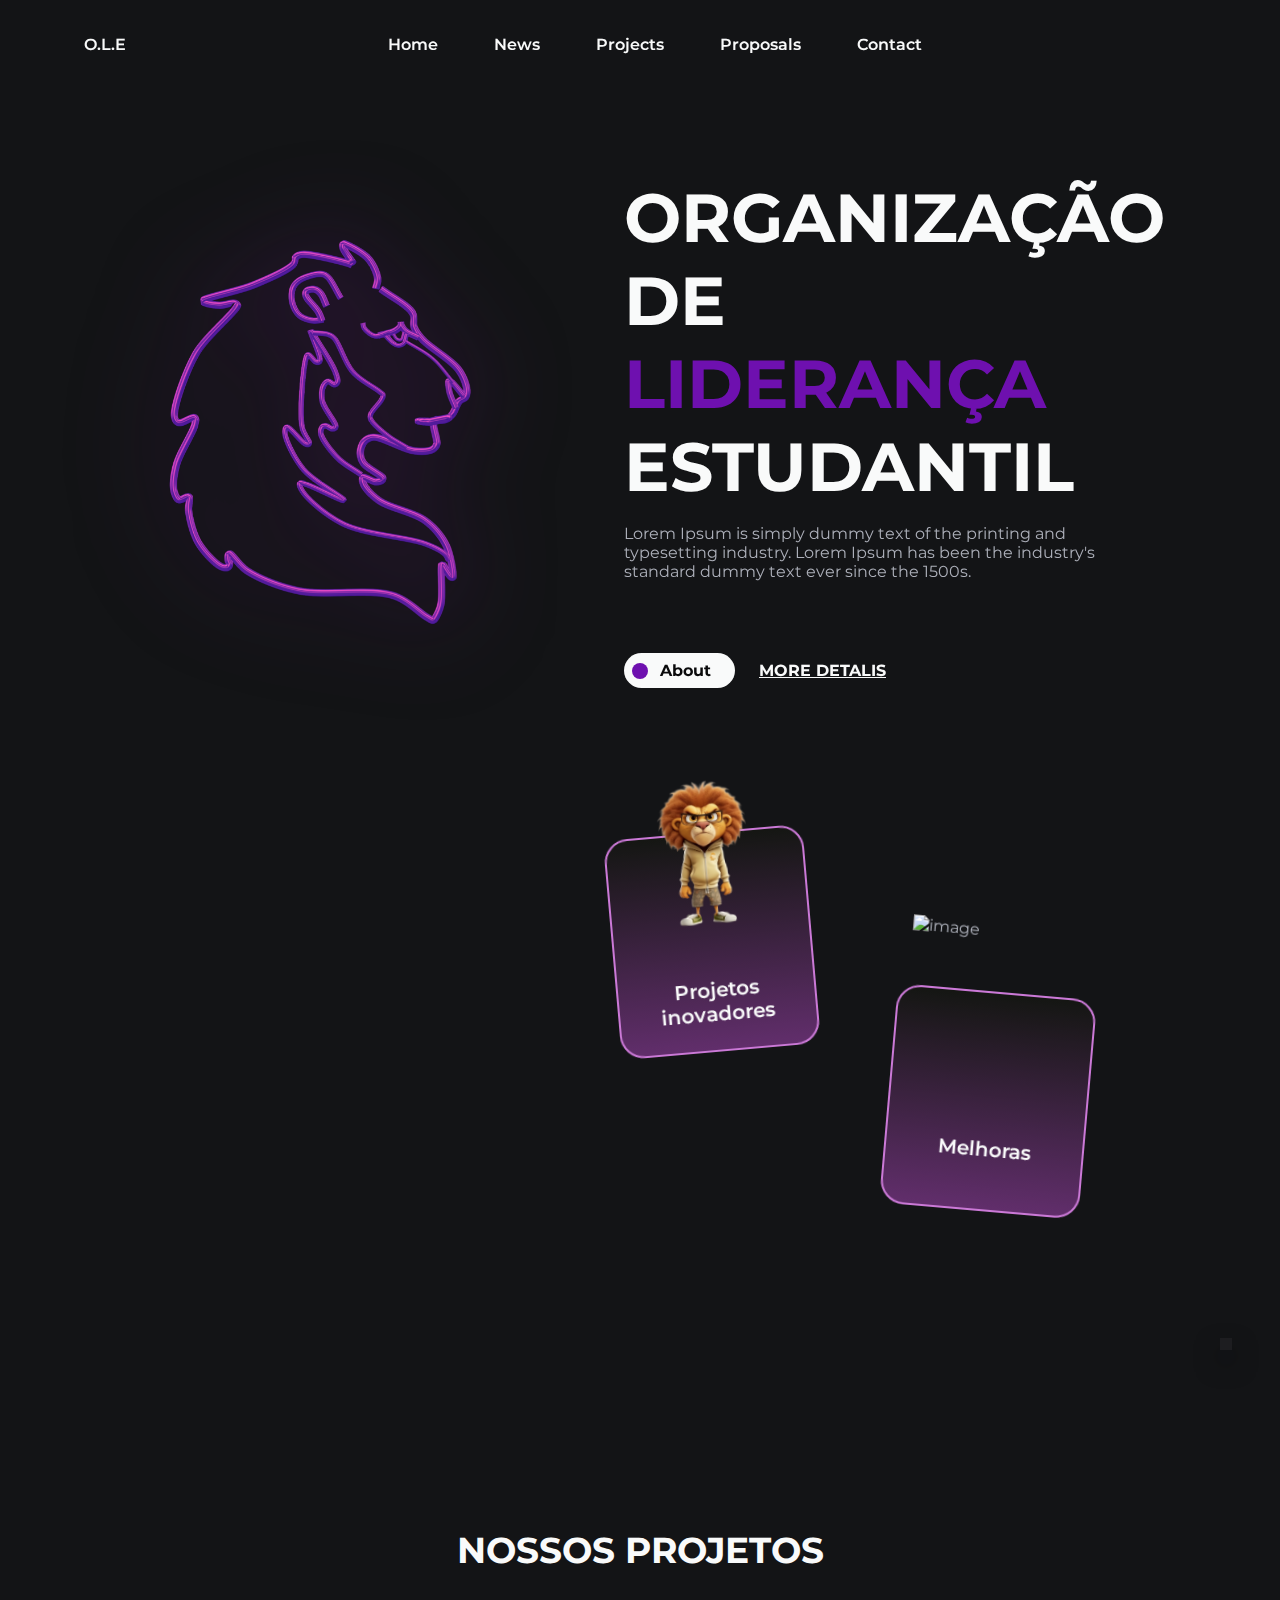
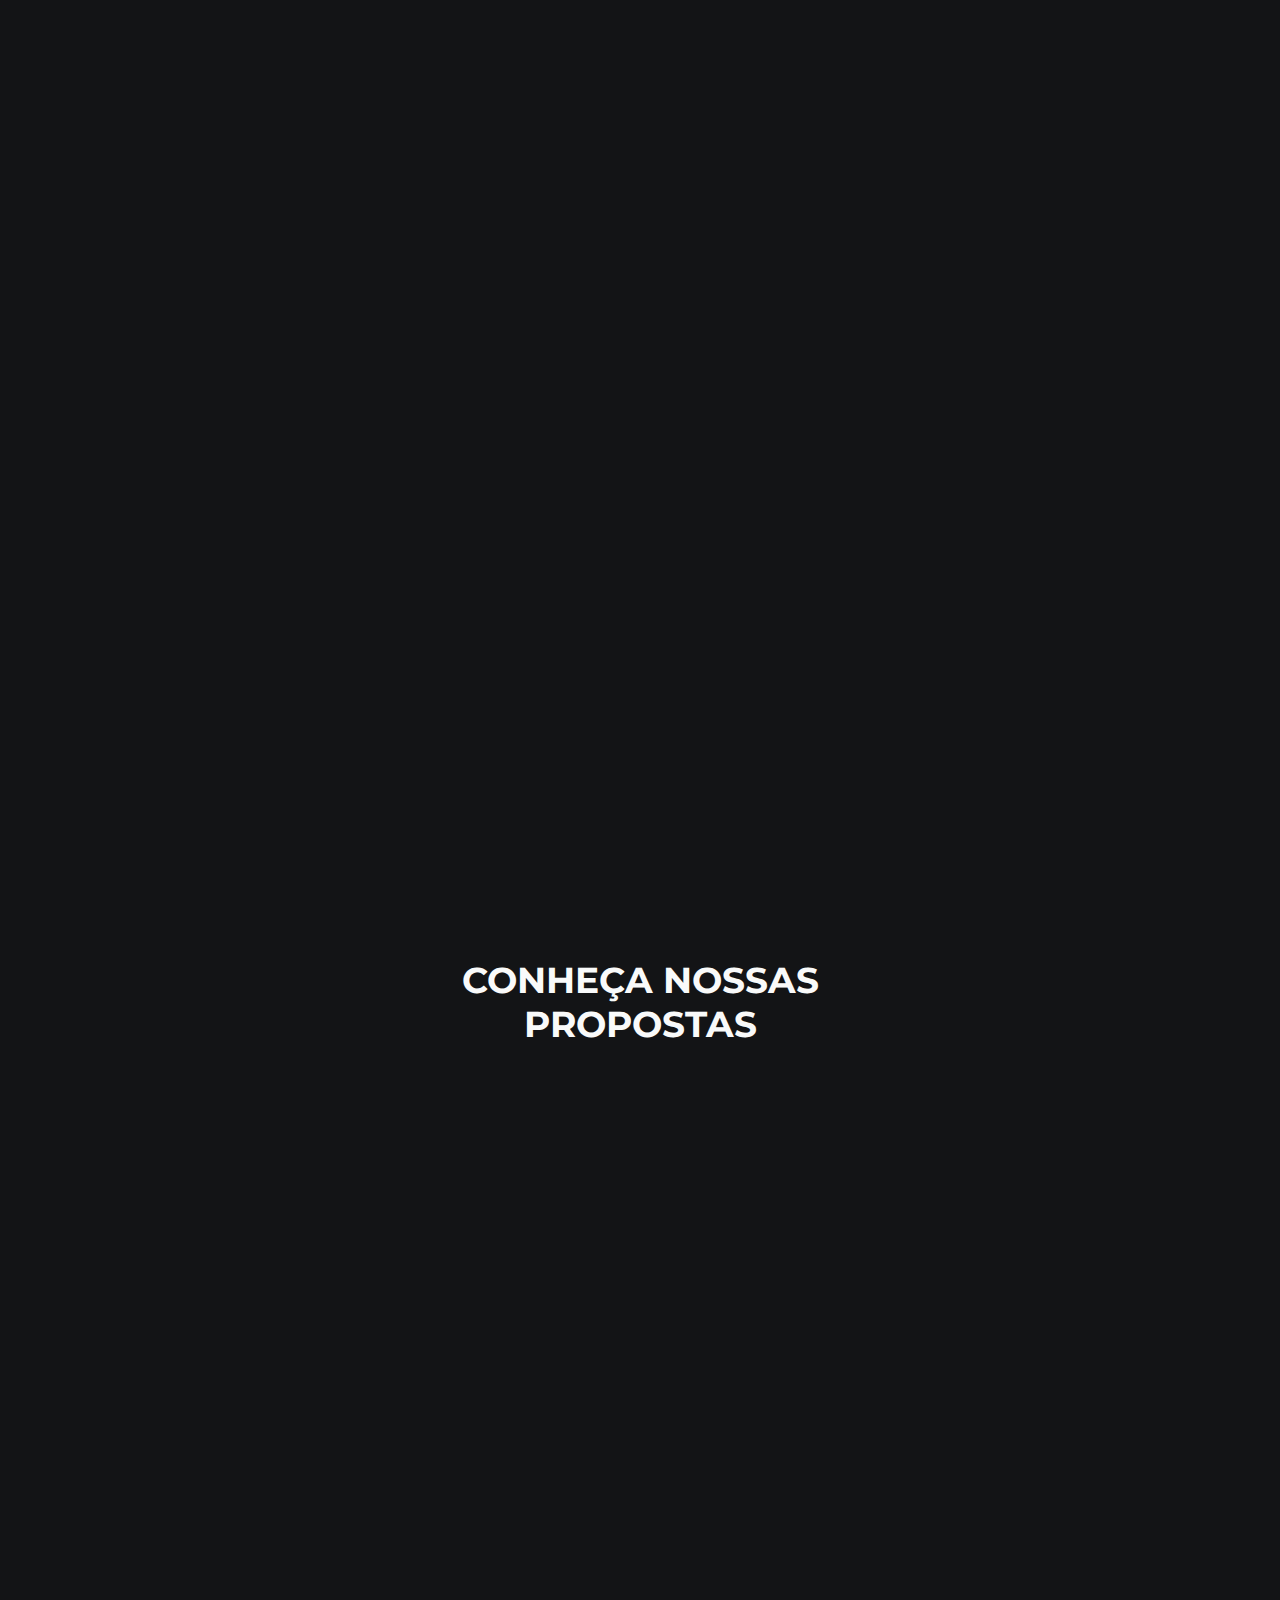
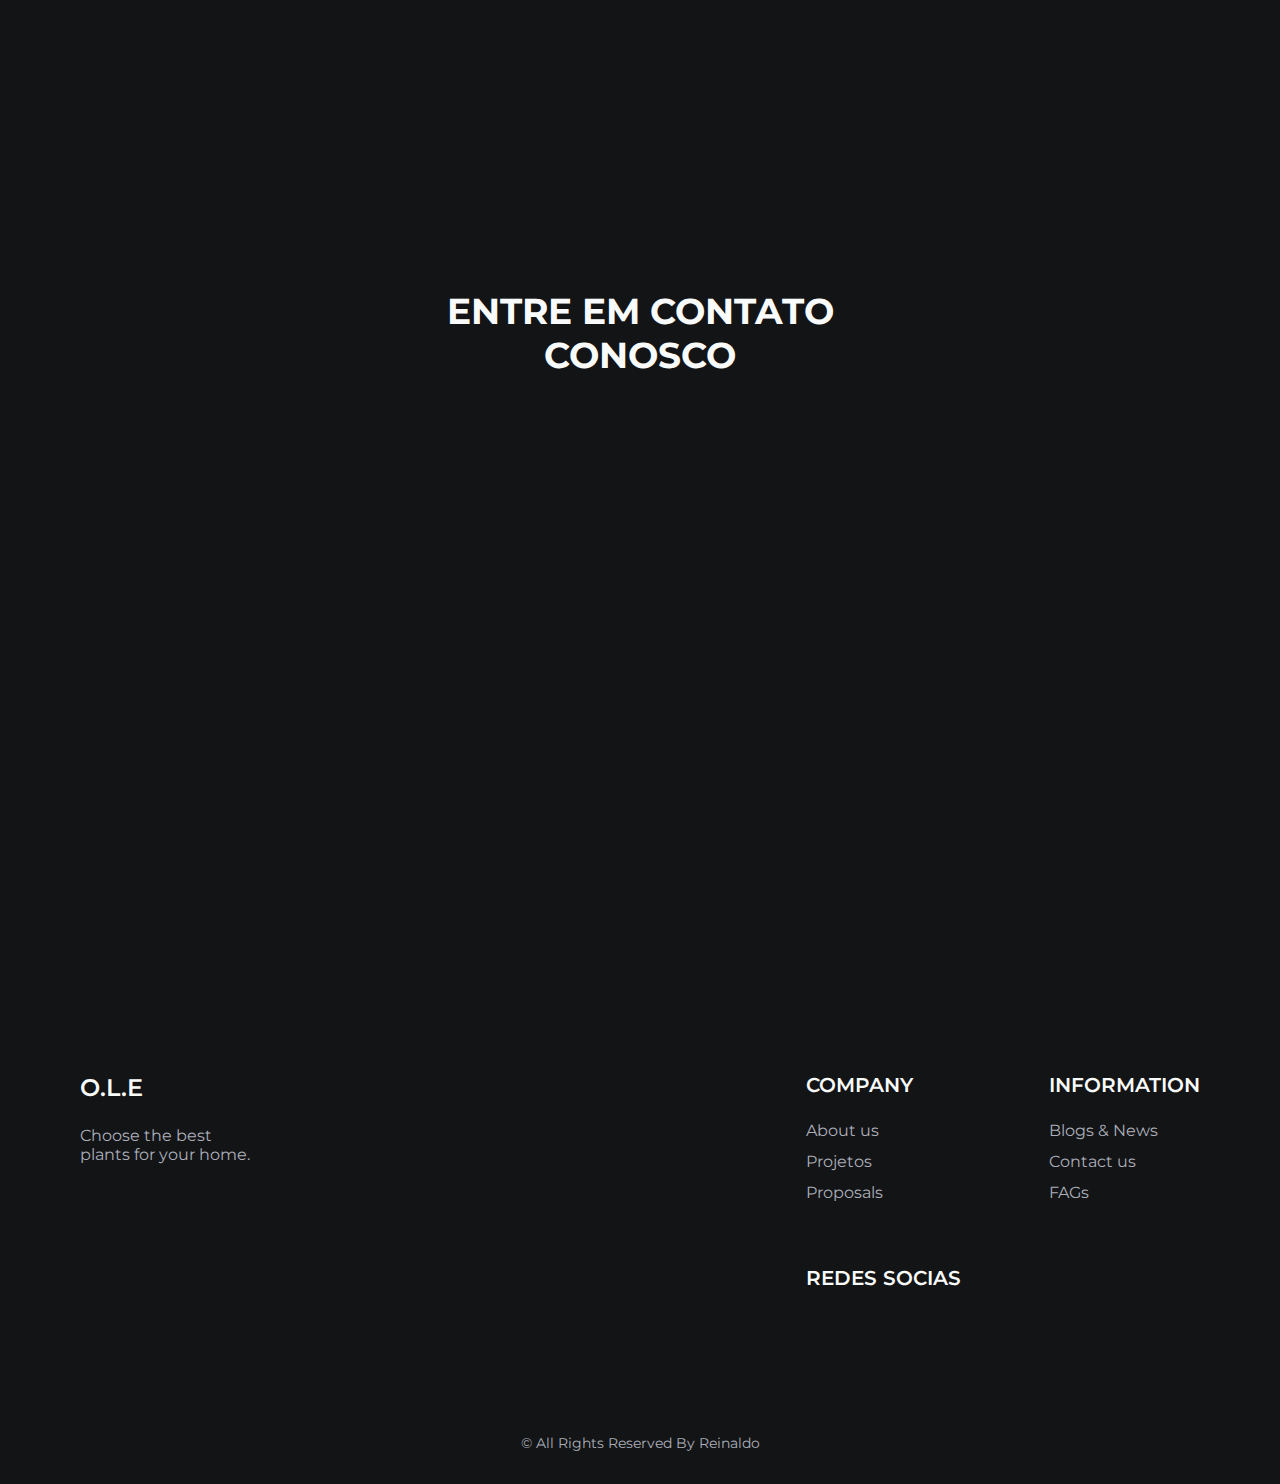
==== index.html @ 3dc7d62f "teste" ====
<!DOCTYPE html>
<html lang="en">
  <head>
    <meta charset="UTF-8" />
    <meta name="viewport" content="width=device-width, initial-scale=1.0" />

    <!--================== FAVICON ====================-->
    <link rel="shortcut icon" href="image/O.L.E logo.png" type="ipng" />

    <!--================== REMIXINCONS ===================-->
    <link
      rel="stylesheet"
      href="https://cdnjs.cloudflare.com/ajax/libs/remixicon/4.2.0/remixicon.min.css"
    />

    <!--================== REMIXINCONS ===================-->
    <link rel="stylesheet" href="css/style.css" />
    <title>O.L.E</title>
  </head>
  <body>
    <!--================== HEADER ====================-->
    <header class="header" id="header">
      <nav class="nav container">
        <a href="" class="nav__logo">
          <i class="ri-ole-line"></i>
          O.L.E
        </a>

        <div class="nav__menu" id="nav-menu">
          <ul class="nav__list">
            <li class="nav__item">
              <a href="#home" class="nav__link">Home</a>
            </li>

            <li class="nav__item">
              <a href="#news" class="nav__link">News</a>
            </li>

            <li class="nav__item">
              <a href="#projects" class="nav__link">Projects</a>
            </li>

            <li class="nav__item">
              <a href="#proposals" class="nav__link">Proposals</a>
            </li>

            <li class="nav__item">
              <a href="#contact" class="nav__link">Contact</a>
            </li>
          </ul>

          <!--Close Button-->
          <div class="nav__close" id="nav-close">
            <i class="ri-close-line"></i>
          </div>
        </div>

        <div class="nav__actions">
          <i class="ri-instagram-line"></i>
          <i class="ri-tiktok-line"></i>

          <!--Toggle button-->
          <div class="nav__toggle" id="nav-toggle">
            <i class="ri-menu-line"></i>
          </div>
        </div>
      </nav>
    </header>

    <!--================== MAIN ====================-->

    <main class="main">
      <!--================== HOME ====================-->
      <section class="home section" id="home">
        <div class="home__container container grid">
          <img src="image/p3.png" alt="image" class="home__img" />

          <div class="home__data">
            <h1 class="home__title">
              ORGANIZAÇÃO DE <br />
              <span>LIDERANÇA</span>
              ESTUDANTIL <br />
            </h1>

            <p class="home__description">
              Lorem Ipsum is simply dummy text of the printing and typesetting
              industry. Lorem Ipsum has been the industry's standard dummy text
              ever since the 1500s.
            </p>

            <div class="home__buttons">
              <a href="#news" class="button">
                <span>
                  <i class="ri-arrow-right-line"></i>
                </span>
                About
              </a>

              <a href="#news" class="button__link">MORE DETALIS</a>
            </div>
          </div>
        </div>
      </section>

      <!--================== NEWS ====================-->

      <section class="new section" id="news">
        <div class="new__container container grid">
          <div class="new__data">
            <h2 class="section__title">
              O.L.E APRESENTA <br />
              ALGUMAS IDEIAS
            </h2>

            <p class="new__description">
              Lorem Ipsum é simplesmente uma simulação de texto da indústria
              tipográfica e de impressos, e vem sendo utilizado desde o século
              XVI, quando um impressor desconhecido pegou uma bandeja de tipos e
              os embaralhou para fazer um livro de modelos de tipos. Lorem Ipsum
              sobreviveu não só a cinco séculos, como também ao salto para a
              editoração eletrônica,
            </p>
          </div>

          <div class="new__content grid">
            <article class="new__card">
              <img src="image/p1.png" alt="image" class="new__img" />
              <h2 class="new__title">Projetos inovadores</h2>
            </article>

            <article class="new__card">
              <img src="image/p2.png" alt="image" class="new__img" />
              <h2 class="new__title">Melhoras</h2>
            </article>

            <article class="new__card">
              <img src="image/Estamos (1).png" alt="image" class="new__img" />
              <h2 class="new__title">Diversão</h2>
            </article>
          </div>
        </div>
      </section>

      <!--================== PROJECTS ====================-->

      <section class="project section" id="projects">
        <h2 class="section__title">NOSSOS PROJETOS</h2>

        <div class="project__container container grid">
          <article class="project__card">
            <img src="image/interclasse.png" alt="image" class="project__img" />

            <h3 class="project__title">
              INTERCLASES <br />
              DIVERSOS
            </h3>
            <span class="project__status">Em Andamnto</span>

            <button class="project__button">
              <i class="ri-stack-line"></i>
            </button>
          </article>

          <article class="project__card">
            <img src="image/evento.png" alt="image" class="project__img" />

            <h3 class="project__title">
              EVENTOS <br />
              BENEFICIENTE
            </h3>
            <span class="project__status">A Começar</span>

            <button class="project__button">
              <i class="ri-stack-line"></i>
            </button>
          </article>

          <article class="project__card">
            <img src="image/carta 2.png" alt="image" class="project__img" />

            <h3 class="project__title">
              MURAL DE MENSAGENS <br />
              POSITVAS
            </h3>
            <span class="project__status">A Começar</span>

            <button class="project__button">
              <i class="ri-stack-line"></i>
            </button>
          </article>
          <article class="project__card">
            <img src="image/parceria.png" alt="image" class="project__img" />

            <h3 class="project__title">
              PARCERIA COM A CORDENADORIA <br />
              DE JUVENTUDE DE BARUERI
            </h3>
            <span class="project__status">Em Andamento</span>

            <button class="project__button">
              <i class="ri-stack-line"></i>
            </button>
          </article>
          <article class="project__card">
            <img
              src="image/correio elegante.png"
              alt="image"
              class="project__img"
            />

            <h3 class="project__title">
              CORREIO <br />
              ELEGANTE
            </h3>
            <span class="project__status">Em Breve</span>

            <button class="project__button">
              <i class="ri-stack-line"></i>
            </button>
          </article>
        </div>
      </section>

      <!--================== PROPOSALS ====================-->
      <secton class="proposals section" id="proposals">
        <h2 class="section__title">
          <br />
          CONHEÇA NOSSAS <br />
          PROPOSTAS
        </h2>

        <div class="proposals__container container grid">
          <img src="image/p3.png" alt="image" class="proposals__img" />

          <ul class="proposals__list">
            <li class="proposals__item">
              <i class="ri-checkbox-fill"></i>
              <p>Organização e transparência</p>
            </li>
            <li class="proposals__item">
              <i class="ri-checkbox-fill"></i>
              <p>Mural de finanças</p>
            </li>
            <li class="proposals__item">
              <i class="ri-checkbox-fill"></i>
              <p>Interclasse</p>
            </li>
            <li class="proposals__item">
              <i class="ri-checkbox-fill"></i>
              <p>Ouvidoria estudantil</p>
            </li>
            <li class="proposals__item">
              <i class="ri-checkbox-fill"></i>
              <p>Grupo com representantes</p>
            </li>
            <li class="proposals__item">
              <i class="ri-checkbox-fill"></i>
              <p>Reunião com representante a cada 2 meses</p>
            </li>
            <li class="proposals__item">
              <i class="ri-checkbox-fill"></i>
              <p>Atualização em mural de classe</p>
            </li>
            <li class="proposals__item">
              <i class="ri-checkbox-fill"></i>
              <p>Site com anúncio e informações</p>
            </li>
            <li class="proposals__item">
              <i class="ri-checkbox-fill"></i>
              <p>show de talentos</p>
            </li>
            <li class="proposals__item">
              <i class="ri-checkbox-fill"></i>
              <p>Pedágio beneficente</p>
            </li>
            <li class="proposals__item">
              <i class="ri-checkbox-fill"></i>
              <p>Exposição das artes dos alunos</p>
            </li>
            <li class="proposals__item">
              <i class="ri-checkbox-fill"></i>
              <p>Correio elegante via intagram</p>
            </li>
            <li class="proposals__item">
              <i class="ri-checkbox-fill"></i>
              <p>Correio elegante na escola</p>
            </li>
            <li class="proposals__item">
              <i class="ri-checkbox-fill"></i>
              <p>Saída pedagógica</p>
            </li>
            <li class="proposals__item">
              <i class="ri-checkbox-fill"></i>
              <p>
                Pareceria com a coordenadoria de juventude de Barueri
                possibilitando apoio do poder público pra realizar
                nossas propostas
              </p>
            </li>
          </ul>
        </div>
      </secton>

      <!--================== CONTACT ====================-->
      <section class="contact section" id="contact">
        <h2 class="section__title">
          ENTRE EM CONTATO <br />
          CONOSCO
        </h2>

        <div class="contact__container container grid">
          <img src="image/contato.png" alt="image" class="contact__img" />

          <div class="contact__content">
            <div>
              <h3 class="contact__title">Formas de Contato</h3>

              <div class="contact__social">
                <a href="" target="_blank">
                  <i class="ri-whatsapp-fill"></i>
                </a>
                <a href="" target="_blank">
                  <i class="ri-mail-fill"></i>
                </a>
                <a href="" target="_blank">
                  <i class="ri-instagram-fill"></i>
                </a>
              </div>
            </div>

            <div>
              <h3 class="contact__title">Call us at the numbers</h3>

              <address class="contact__info">
                000000000 <br />
                111111111
              </address>
            </div>

            <div>
              <h3 class="contact__title">Find us here</h3>

              <address class="contact__info">
                Itb brasilio flores de azevedo <br />
                por ai
              </address>
            </div>
          </div>
        </div>
      </section>
    </main>

    <!--================== FOOTER ====================-->

    <footer class="footer">
      <div class="footer__container container grid">
        <div>
          <a href="" class="footer__logo"> O.L.E </a>

          <p class="foote__description">
            Choose the best <br />
            plants for your home.
          </p>
        </div>

        <div class="footer__content grid">
          <div>
            <h3 class="footer__title">COMPANY</h3>

            <ul class="footer__links">
              <li>
                <a href="" class="footer__link"> About us </a>
              </li>
              <li>
                <a href="" class="footer__link"> Projetos </a>
              </li>
              <li>
                <a href="" class="footer__link"> Proposals </a>
              </li>
            </ul>
          </div>

          <div>
            <h3 class="footer__title">INFORMATION</h3>

            <ul class="footer__links">
              <li>
                <a href="" class="footer__link"> Blogs & News </a>
              </li>
              <li>
                <a href="" class="footer__link"> Contact us </a>
              </li>
              <li>
                <a href="" class="footer__link"> FAGs </a>
              </li>
            </ul>
          </div>

          <div>
            <h3 class="footer__title">REDES SOCIAS</h3>

            <div class="footer__social">
              <a href="" target="_blank" class="footer__social-link">
                <i class="ri-instagram-fill"></i>
              </a>
              <a href="" target="_blank" class="footer__social-link">
                <i class="ri-twitter-x-fill"></i>
              </a>
              <a href="" target="_blank" class="footer__social-link">
                <i class="ri-tiktok-fill"></i>
              </a>
            </div>
          </div>
        </div>
      </div>

      <span class="footer__copy"> &#169; All Rights Reserved By Reinaldo </span>
    </footer>

    <!--================== SCROLL UP ====================-->

    <a href="#" class="scrollup" id="scroll-up">
      <i class="ri-arrow-up-line"></i>
    </a>

    <!--================== SCROLLREVEAL ====================-->

    <script src="js/scrollreveal.min.js"></script>

    <!--================== MAIN JS ====================-->
    <script src="js/main.js"></script>
  </body>
</html>
---- css/style.css ----
@import url('https://fonts.googleapis.com/css2?family=Montserrat:ital,wght@0,100..900;1,100..900&display=swap');

/*================== VARIABLES CSS ====================*/
:root
{
    --header-heigt: 3.5rem;

    /*========= COLORS ===========*/
    /*Color mode HSL(hue, saturation, lightness)*/

    --first-color: #6e10af;
    --first-color-alt: hsl(93, 50%, 48%);
    --first-color-light: hsl(292, 54%, 66%);
    --title-color: hsl(228, 8%, 98%);
    --text-color: hsl(228, 8%, 70%);
    --white-color: hsl(228, 8%, 98%);
    --black-color: hsl(228, 6%, 4%);
    --body-color: hsl(228, 6%, 8%);
    --container-color: hsl(228, 6%, 12%);
    --shadow-img: 0 0 48px #4e1363;
    --gradient-card: linear-gradient(180deg, hsl(93, 8%, 8%), hsl(290, 40%, 30%));

    /*========= FONT AND TYPOGRAPHY ===========*/
    /*.5rem = 8px | 1rem = 16px ...*/

    --body-font: "Montserrat", sans-serif;
    --biggest-font-size: 2.25rem;
    --h1-font-size: 1.5rem;
    --h2-font-size: 1.25rem;
    --h3-font-siz: 1rem;
    --normal-font-size: .938rem;
    --small-font-size: .813rem;

    /*========= FONT WEIGHT ===========*/

    --font-regular: 400;
    --font-semi-bold: 600;
    --font-bold: 700;

    /*========= Z INDEX ===========*/

    --z-tooltip: 10;
    --z-fiexd: 100;
}

/*================= RESPONSIVE TYPOGRAPHY ====================*/
@media screen and (min-width: 1150px) {
    :root
    {
        --biggest-font-size: 4.25rem;
        --h1-font-size: 2.25rem;
        --h2-font-size: 1.5rem;
        --h3-font-siz: 1.25rem;
        --normal-font-size: 1rem;
        --small-font-size: .875rem;
    }
}

/*================= BASE ====================*/
*
{
    box-sizing: border-box;
    padding: 0;
    margin: 0;
}

html
{
    scroll-behavior: smooth;
}

body
{
    font-family: var(--body-font);
    font-size: var(--normal-font-size);
    background-color: var(--body-color);
    color: var(--text-color);
}

h1, h2, h3, h4
{
    color: var(--title-color);
    font-weight: var(--font-semi-bold);
}

ul
{
    list-style: none;
}

a
{
    text-decoration: none;
}

img
{
    display: block;
    max-width: 100%;
    height: auto;
}

/*================= REUSABLE CSS CLASSES ====================*/
.container
{
    max-width: 1120px;
    margin-inline: 1.5rem;
}

.grid
{
    display: grid;
    gap: 1.5rem;
}

.section
{
    padding-block: 5rem 1rem;
}

.section__title
{
    font-size: var(--h1-font-size);
    font-weight: var(--font-bold);
    text-align: center;
    margin-bottom: 1rem;
}

.main
{
    overflow: hidden;
}

/*================= HEADER & NAV ====================*/

.header
{
    position: fixed;
    width: 100%;
    top: 0;
    left: 0;
    background-color: transparent;
    z-index: var(--z-fiexd);
}

.nav
{
    position: relative;
    height: var(--header-heigt);
    display: flex;
    justify-content: space-between;
    align-items: center;
}

.nav__logo,
.nav__close,
.nav__toggle,
.nav__actions
{
    display: flex;
    color: var(--title-color);
    cursor: pointer;
}

.nav__logo
{
    font-weight: var(--font-semi-bold);
    column-gap: .25rem;
    align-items: center;
}

.nac__logo i
{
    color: var(--first-color);
    font-size: 1.25rem;
    font-weight: initial;
}


/* Navigation for mible devices */
@media screen and (max-width: 1150px){
    .nav__menu
    {
        position: fixed;
        top: 0;
        right: -100%;
        background-color: hsl(228, 24%, 6%, .2);
        backdrop-filter: blur(16px);
        -webkit-backdrop-filter: blur(16px);
        width: 80%;
        height: 100%;
        padding: 5rem 3rem 0;
        transition: right .4s; 
    }
}

.nav__list
{
    display: flex;
    flex-direction: column;
    row-gap: 2rem;
}

.nav__link
{
    color: var(--title-color);
    font-weight: var(--font-semi-bold);
    transition: color .4s;
}

.nav__link:hover{
    color: var(--first-color);
}

.nav__close
{
    position: absolute;
    top: 1.15rem;
    right: 1.5rem;
    font-size: 1.25rem;
}
/* Show menu */

.show-menu
{
    right: 0;
}

/* Add blur header */

.blur-header::after
{
    content: '';
    position: absolute;
    width: 1000%;
    height: 100%;
    background-color: hsla(228, 6%, .2);
    backdrop-filter: blur(16px);
    -webkit-backdrop-filter: blur(16px);
    top: 0;
    left: 0;
    z-index: -1;
}

/* Active link*/

.active-link
{
    color: var(--first-color);
}

/*================= HOME ====================*/

.home__container
{
    padding-top: 2.5rem;
    row-gap: 2rem;
}

.home__img
{
    width: 270px;
    filter: drop-shadow(var(--shadow-img));
    justify-self: center;
}

.home__data
{
    text-align: center;
}

.home__title
{
    font-size: var(--biggest-font-size);
    font-weight: var(--font-bold);
    margin-bottom: 1rem;
}

.home__title span{
    color: var(--first-color);
}

.home__description
{
    margin-bottom: 3rem;
}

.home__buttons
{
    display: flex;
    justify-content: center;
    align-items: center;
    column-gap: .5rem;
}

/*================= BUTTON ====================*/
.button
{
    background-color: var(--white-color);
    color: var(--black-color);
    font-weight: var(--font-bold);
    padding: .5rem 1.5rem .5rem .5rem;
    border-radius: 4rem;
    display: inline-flex;
    align-items: center;
    column-gap: .75rem;
}

.button span
{
    background-color: var(--first-color);
    padding: .5rem;
    font-size: 1.25rem;
    border-radius: 50%;
    display: grid;
    place-items: center;
}

.button:hover span
{
    transform: translate(.15rem) rotate(-30deg);
}

.button__link
{
    color: var(--white-color);
    font-weight: var(--font-bold);
    text-decoration: underline;
    transform: color .4s;
}

.button__link:hover
{
    color: var(--first-color);
}

/*================= NEWS ====================*/
.new__data
{
    text-align: center;
}

.new__container
{
    row-gap: 7.5rem;
}

.new__content
{
    row-gap: 6rem;
}

.new__card
{
    position: relative;
    width: 200px;
    background: var(--gradient-card);
    padding: 9rem .75rem 1.5rem .75rem;
    border: 2px solid var(--first-color-light);
    border-radius: 1.5rem;
}

.new__img
{
    position: absolute;
    top: -4.5rem;
    left: 0;
    right: 0;
    width: 180px;
    margin: 0 auto;
    transition: transform .4s;
}

.new__title
{
    font-size: var(--h2-font-size);
    text-align: center;
}

.new__card:nth-child(odd)
{
    rotate: -5deg;
}

.new__card:nth-child(even)
{
    justify-self: flex-end;
    rotate: 5deg;
}

.new__card:hover .new__img
{
    transform: translateY(-.5rem);
}


/*================= PROJECTS ====================*/
.project__container
{
    padding-top: 6.5rem;
    grid-template-columns: repeat(2, 1fr);
    gap: 6rem 1.5rem;
}

.project__card
{
    position: relative;
    background: var(--gradient-card);
    padding: 5.75rem .75rem 1.25rem .75rem;
    border: 2px solid var(--first-color-light);
    border-radius: 1rem;
}

.project__img
{
    position: absolute;
    top: -4.5rem;
    left: 0;
    right: 0;
    width: 130px;
    margin: 0 auto;
    transition: transform .4s;
}

.project__title
{
    font-size: var(--small-font-size);
    font-weight: var(--font-semi-bold1);
    margin-bottom: .5rem;
}

.project__status
{
    color: var(--title-color);
    font-weight: var(--font-semi-bold);
}

.project__button
{
    position: absolute;
    right: .75rem;
    bottom: .75rem;
    outline: none;
    border: none;
    background-color: var(--white-color);
    padding: 6px;
    border-radius: 50%;
    font-size: 1.25rem;
    display: grid;
    cursor: pointer;
}

.project__card:hover .project__img
{
    transform: translateY(-.5rem);
}
/*================= PROPOSALS ====================*/
.proposals__container
{
    padding-top: 2rem;
    row-gap: 2rem;
}

.proposals__img
{
    width: 270px;
    filter: drop-shadow(var(--shadow-img));
    justify-self: center;
}

.proposals__list
{
    display: grid;
    row-gap: 1em;
}

.proposals__item
{
    display: flex;
    column-gap: .5rem;
    align-items: flex-start;
}

.proposals__item i
{
    font-size: 1.5rem;
    color: var(--first-color);
}

/*================= CONTACT ====================*/
.contact__container
{
    padding-top: 0;
    row-gap: 2rem;
}

.contact__img
{
    width: 270px;
    filter: drop-shadow(var(--shadow-img));
    justify-self: center;
}

.contact__content
{
    display: grid;
    row-gap: 2rem;
    text-align: center;
}

.contact__title
{
    font-size: var(--h2-font-size);
    margin-bottom: .5rem;
}

.contact__social
{
    display: flex;
    justify-content: center;
    column-gap: .75rem;
}

.contact__social a
{
    color: var(--first-color);
    font-size: 1.5rem;
}

.contact__info
{
    font-style: normal;
}

/*================= FOOTER ====================*/

.footer
{
    padding-block: 4rem 2rem;
}

.footer__container
{
    row-gap: 4rem;
}

.footer__logo
{
    display: inline-flex;
    align-items: center;
    column-gap: .25rem;
    color: var(--title-color);
    font-size: var(--h2-font-size);
    font-weight: var(--font-semi-bold);
    margin-bottom: .75rem;
}

.footer__logo i
{
    color: var(--first-color);
    font-size: 1.5rem;
    font-weight: initial;
}

.footer__content
{
    grid-template-columns: repeat(2, max-content);
    gap: 4rem 3rem;
}

.footer__title
{
    font-size: var(--normal-font-size);
    margin-bottom: 1rem;
}

.footer__links
{
    display: grid;
    row-gap: .75rem;
}

.footer__link
{
    color: var(--text-color);
    transition: color .4s;
}

.footer__social
{
    display: flex;
    column-gap: .75rem;
}

.footer__social-link
{
    color: var(--text-color);
    font-size: 1.5rem;
    transition: color .4s;
}

.footer__copy
{
    display: block;
    margin-top: 6rem;
    text-align: center;
    font-size: var(--small-font-size);
}

/*================= SCROLL BAR ====================*/

::-webkit-scrollbar{
    width: .6rem;
    background-color: hsl(228, 4%, 14%);
}

::-webkit-scrollbar-thumb{
    background-color: hsl(228, 4%, 25%);
}

::-webkit-scrollbar-thumb:hover{
    background-color: hsl(228, 4%, 35%);
}

/*================== SCROLL UP ====================*/
.scrollup
{
    position: fixed;
    right: 1rem;
    bottom: -50%;
    background-color: var(--container-color);
    color: var(--title-color);
    box-shadow: 0 12px 24px hsla(228, 48%, 4%, .5);
    display: inline-flex;
    padding: 6px;
    font-size: 1.25rem;
    z-index: var(--z-tooltip);
    transition: bottom .4s, transfomr .4s;
}

.scrollup:hover
{
    transform: translateY(-.5rem);
}

/* Show Scroll Up*/

.show-scroll
{
    bottom: 3rem;
}

/*================= BREAKPOINTES ====================*/

/*For small devices*/

@media screen and (max-width: 320px){
    .container
    {
        margin-inline: 1rem;
    }

    .home__title
    {
        font-size: 2rem;
    }

    .home__buttons{
        flex-direction: column;
        row-gap: 1.5rem;
    }

    .project__container
    {
        grid-template-columns: 190px;
        justify-content: center;
    }

    .footer__content
    {
        grid-template-columns: max-content;
    }
}

/*For medium devices*/

@media screen and (max-width: 576px){
    .home__container,
    .new__container,
    .proposals__container
    {
        grid-template-columns: 400px;
        justify-content: center;
    }
    
    .project__container
    {
        grid-template-columns: repeat(2, 160px);
        justify-content: center;
    }

    .footer__content
    {
        grid-template-columns: repeat(3, max-content);
    }
}    

@media screen and (min-width: 768px){

    .nav__menu
    {
        width: 50%;
    }

    .new__content
    {
        grid-template-columns: repeat(2, 1fr);
        column-gap: 4rem;
    }

    .new__card:nth-child(even){
        transform: translateY(10rem);
    }

    .project__container
    {
        grid-template-columns: repeat(3, 160px);
        justify-content: center;
    }

    .footer__container
    {
        grid-template-columns: repeat(2, max-content);
        justify-content: space-between;
    }

}

/*For large devices*/

@media screen and (min-width: 1150px){
    .container
    {
        margin-inline: auto;
    }

    .section
    {
        padding-block: 7rem 2rem;
    }

    .section__title
    {
        margin-bottom: 1.5rem;
    }

    .nav
    {
        height:  calc(var(--header-heigt) + 2rem);
    }

    .nav__toggle,
    .nav__close
    {
        display: none;
    }

    .nav__logo i
    {
        font-size: 1.5rem;
    }

    .nav__menu
    {
        width: initial;
    }

    .nav__list
    {
        flex-direction: row;
        column-gap: 3.5rem;
    }

    .nav__actions
    {
        font-size: 1.5rem;
        column-gap: 1rem;
    }

    .home__container
    {
        grid-template-columns: 480px 535px;
        align-items: center;
        column-gap: 4rem;
        padding-top: 4rem;
    }

    .home__img
    {
        width: 480px;
    }

    .home__data
    {
        text-align: initial;
    }

    .home__description
    {
        margin-bottom: 4.5rem;
    }

    .home__buttons
    {
        justify-content: initial;
        column-gap: 1.5rem;
    }

    .new__container
    {
        grid-template-columns: 412px 490px;
        align-items: center;
        column-gap: 7.5rem;
    }

    .new__data,
    .new__data .section__title
    {
        text-align: center;
    }

    .new__content
    {
        row-gap: 8.5rem;
    }

    .new__title
    {
        font-size: var(--h3-font-siz);
    }

    .project__container
    {
        grid-template-columns: repeat(3, 240px);
        gap: 8.5rem 4rem;
        padding-top: 7.5rem;
    }

    .project__card
    {
        padding: 10.5rem 1.5rem 2rem;
        border-radius: 1.5rem;
    }

    .project__img
    {
        width: 210px;
        top: -5.5rem;
    }

    .project__title
    {
        font-size: var(--h3-font-siz);
    }

    .project__status
    {
        font-size: var(--h3-font-size);
    }

    .project__button
    {
        right: 1.5rem;
        bottom: 2rem;
        font-size: 1.5rem;
    }

    .proposals__container
    {
        grid-template-columns: 480px 385px;
        align-items: center;
        column-gap: 8rem;
        padding-top: 3rem;
    }

    .proposals__img
    {
        width: 480px;
    }

    .proposals__list
    {
        row-gap: 1.5rem;
    }

    .contact__container
    {
        grid-template-columns: 280px 480px;
        justify-content: center;
        align-items: center;
        column-gap: 8rem;
        padding-block: 3rem;
    }

    .contact__content
    {
        order: -1;
        text-align: initial;
        row-gap: 2.5rem;
    }

    .contact__social
    {
        justify-content: initial;
    }

    .contact__img
    {
        width: 480px;
    }

    .footer__logo
    {
        margin-bottom: 1.5rem;
    }

    .footer__logo i 
    {
        font-size: 2rem;
    }

    .footer__content
    {
        column-gap: 5.5rem;
    }

    .footer__title
    {
        font-size: var(--h3-font-siz);
        margin-bottom: 1.5rem;
    }

    .footer__social
    {
        column-gap: 1rem;
    }

    .footer__copy
    {
        margin-top: 7.5rem;
    }

    .scrollup
    {
        right: 3rem;
    }
}
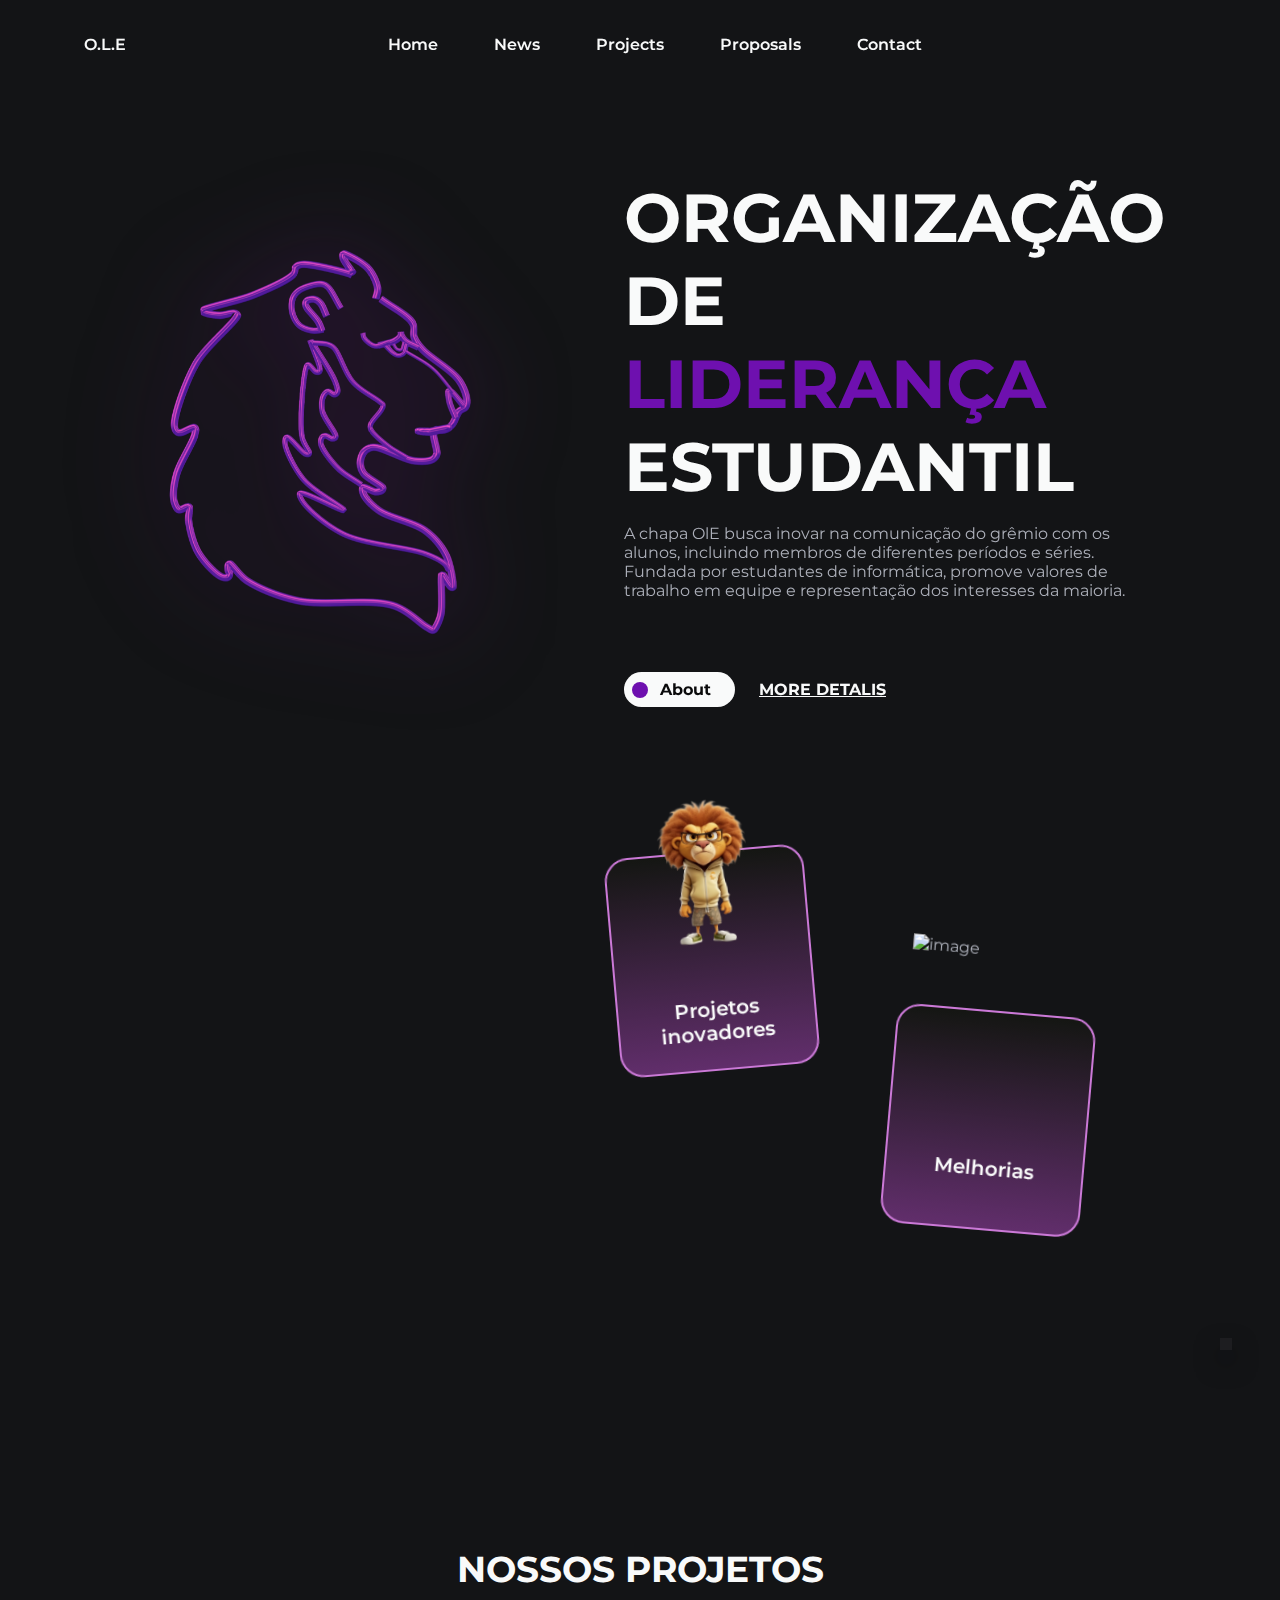
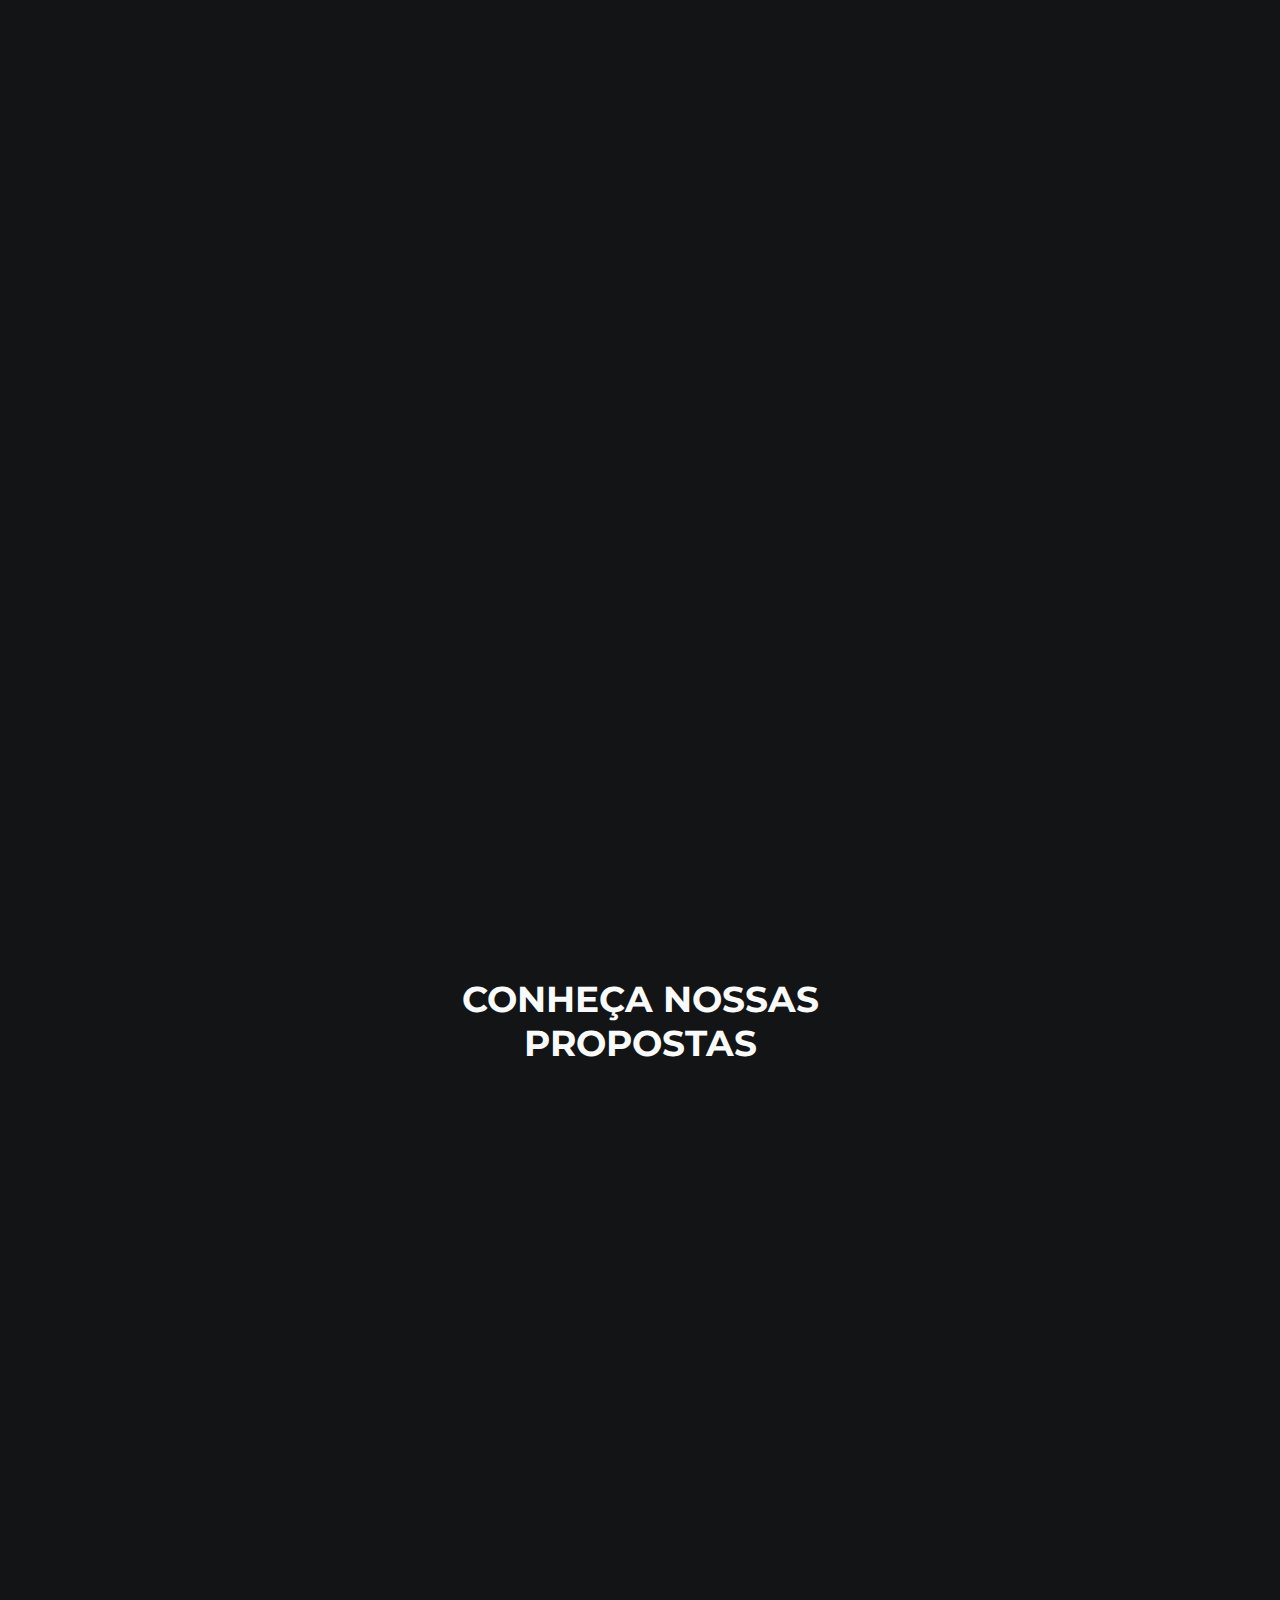
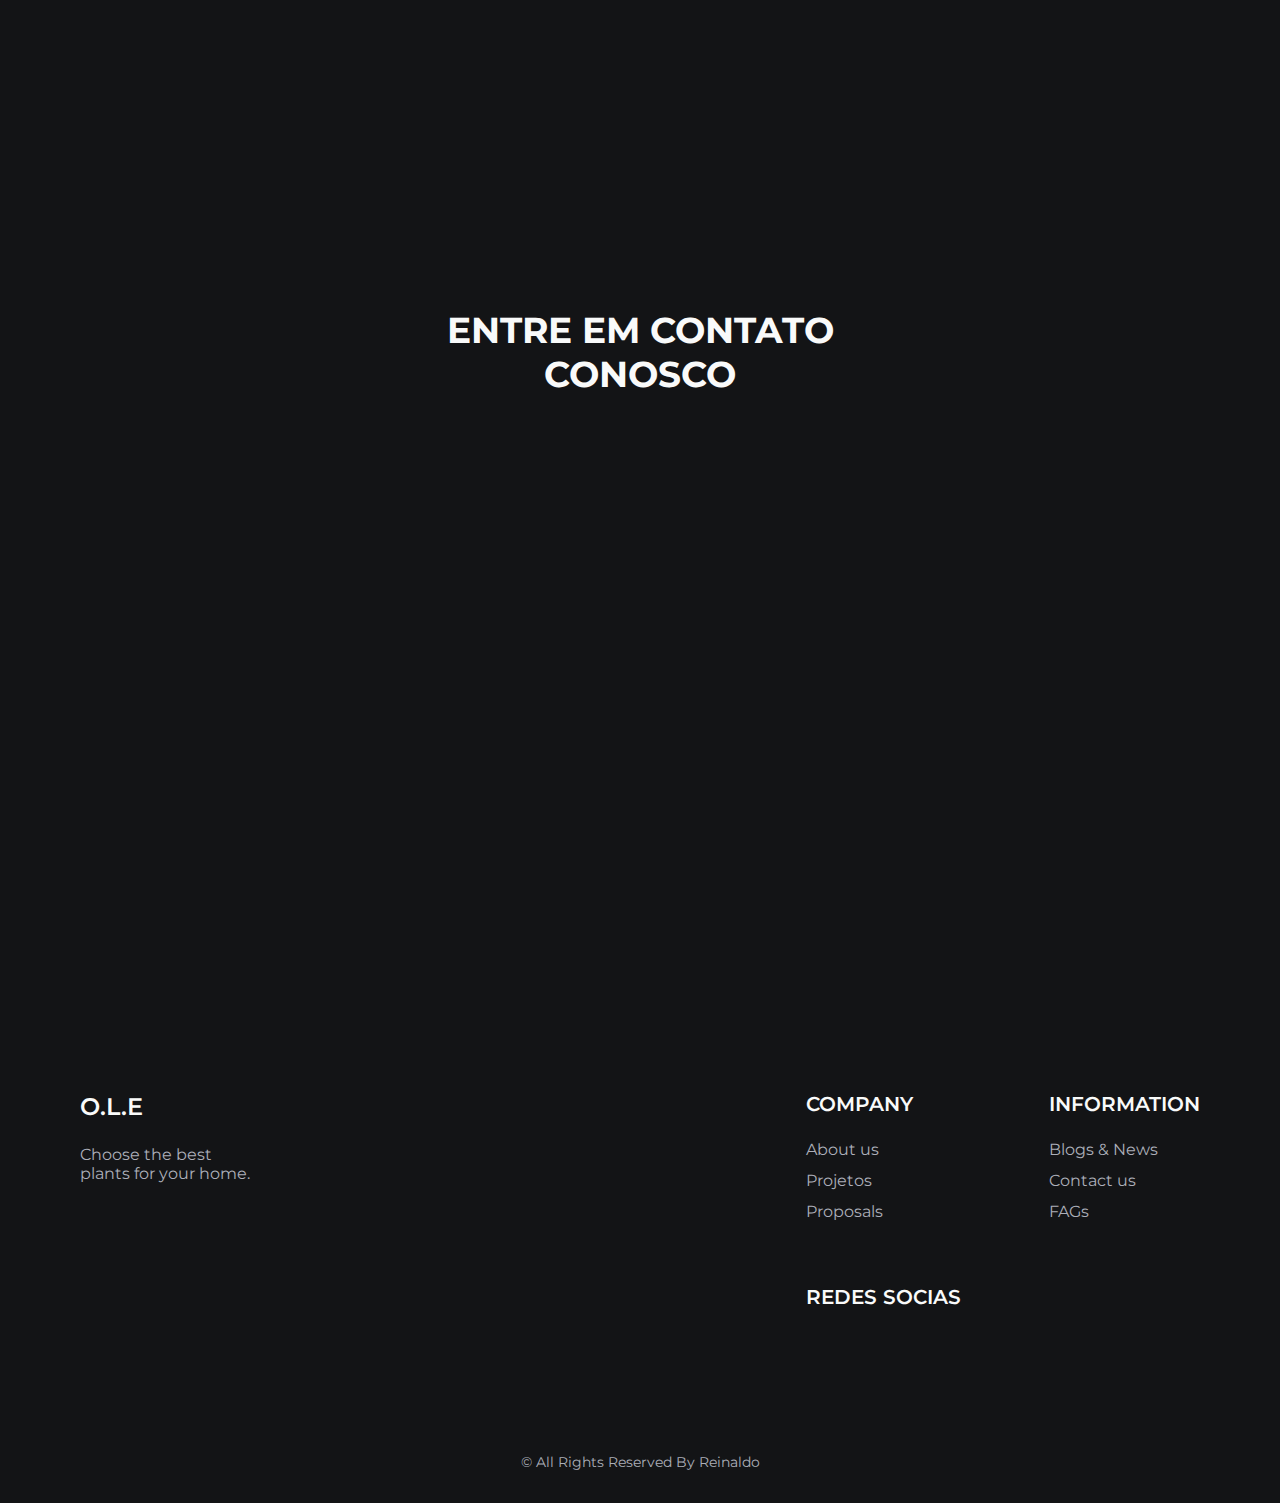
==== commit c53fa895: "Atualizações" ====
--- a/index.html
+++ b/index.html
@@ -83,9 +83,8 @@
             </h1>
 
             <p class="home__description">
-              Lorem Ipsum is simply dummy text of the printing and typesetting
-              industry. Lorem Ipsum has been the industry's standard dummy text
-              ever since the 1500s.
+              A chapa OlE busca inovar na comunicação do grêmio com os alunos, incluindo membros de diferentes períodos e séries. 
+              Fundada por estudantes de informática, promove valores de trabalho em equipe e representação dos interesses da maioria.
             </p>
 
             <div class="home__buttons">
@@ -113,12 +112,11 @@
             </h2>
 
             <p class="new__description">
-              Lorem Ipsum é simplesmente uma simulação de texto da indústria
-              tipográfica e de impressos, e vem sendo utilizado desde o século
-              XVI, quando um impressor desconhecido pegou uma bandeja de tipos e
-              os embaralhou para fazer um livro de modelos de tipos. Lorem Ipsum
-              sobreviveu não só a cinco séculos, como também ao salto para a
-              editoração eletrônica,
+              A chapa OlE, vem nesse ano com uma proposta diferente e inovadora, tentando alcançar o maior empecilho na comunicação 
+              de grêmio com alunos, apostamos em incluir pessoas de todos os períodos, turmas e séries.
+              A organização de liderança estudantil zela pelo trabalho em equipe, com máximo respeito, empatia, carisma, 
+              alegria e simpatia, sendo totalmente nova a OLE foi criada por alunos de informática com todas as más experiência passadas 
+              tentando concertar com nossas próprias mãos, e com a voz da maioria acreditamos e lutamos em fazer dessa chapa a voz do belval.
             </p>
           </div>
 
@@ -130,7 +128,7 @@
 
             <article class="new__card">
               <img src="image/p2.png" alt="image" class="new__img" />
-              <h2 class="new__title">Melhoras</h2>
+              <h2 class="new__title">Melhorias</h2>
             </article>
 
             <article class="new__card">
--- a/css/style.css
+++ b/css/style.css
@@ -672,8 +672,16 @@
 
     .project__container
     {
-        grid-template-columns: 190px;
+        grid-template-columns: 150px;
+        display: flex;
+        flex-direction: column;
         justify-content: center;
+    }
+
+    .proposals__list,
+    .proposals__item
+    {
+        margin: 2rem;
     }
 
     .footer__content
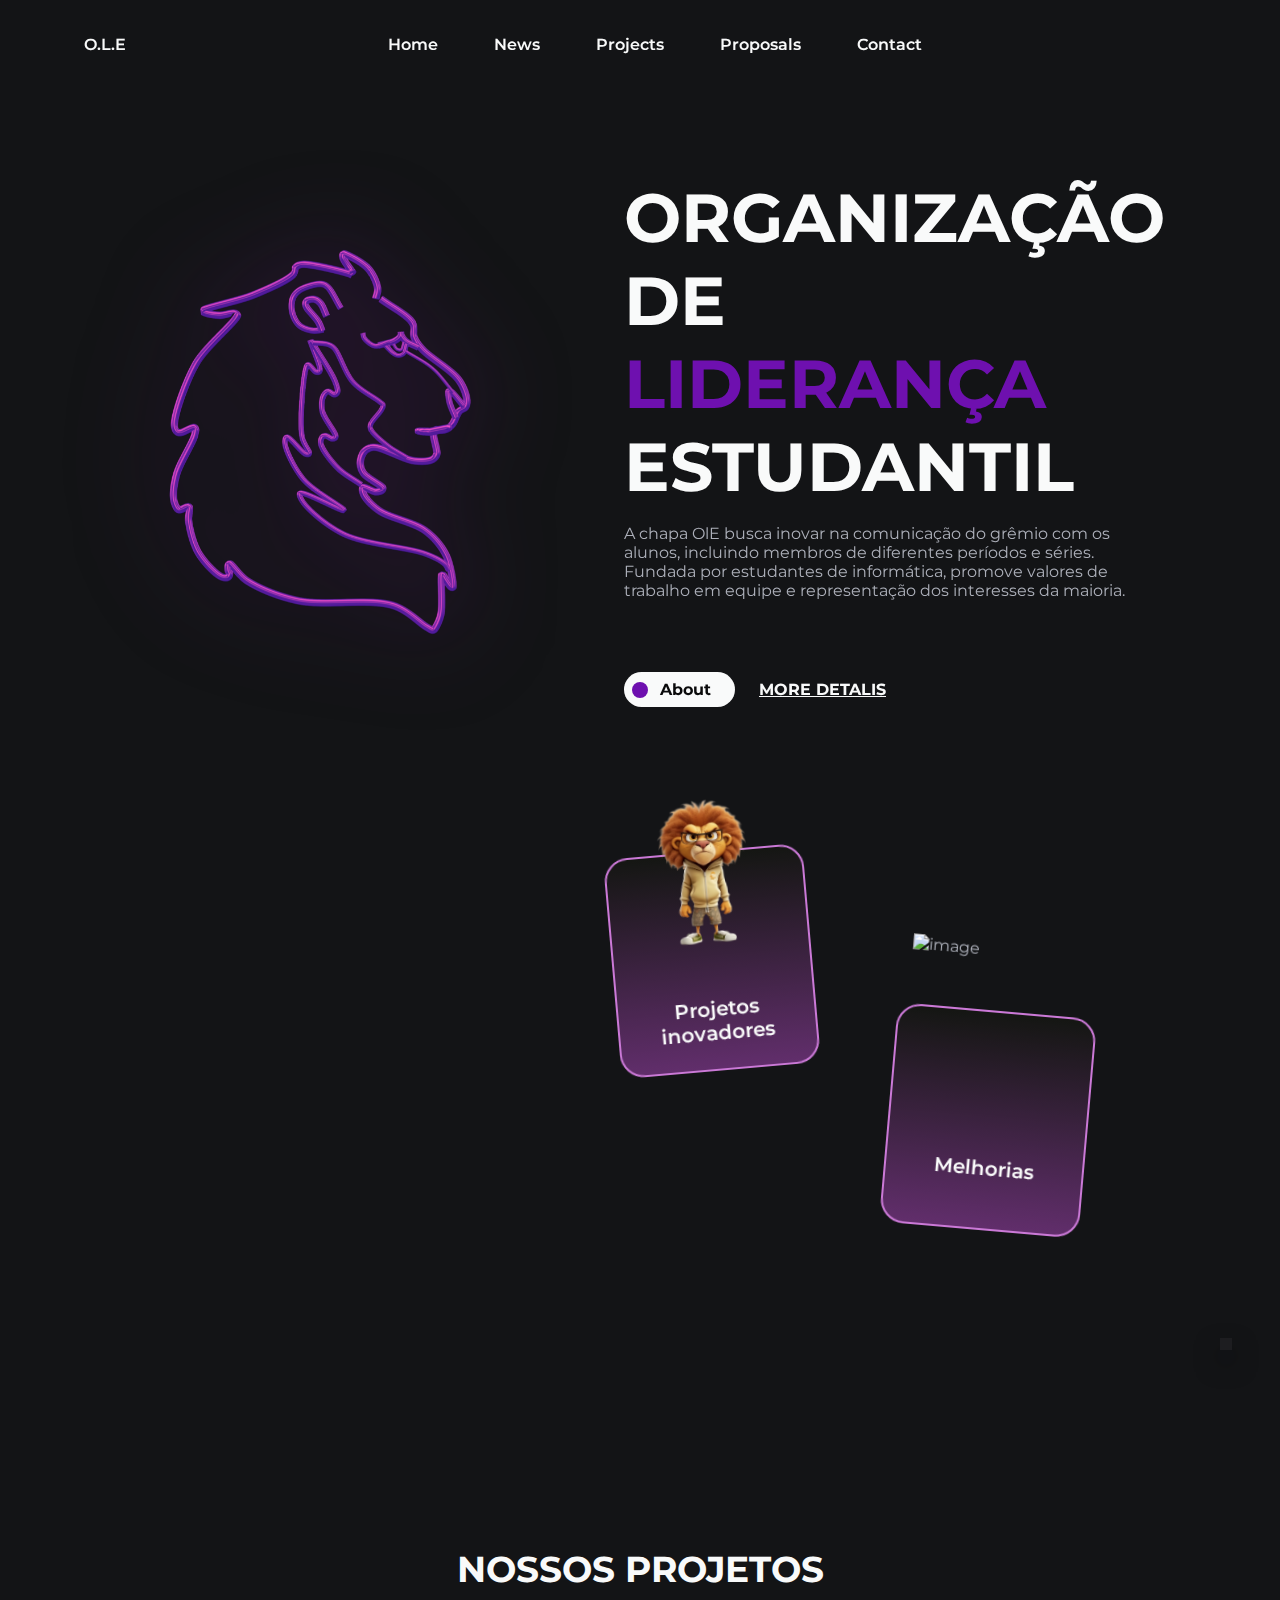
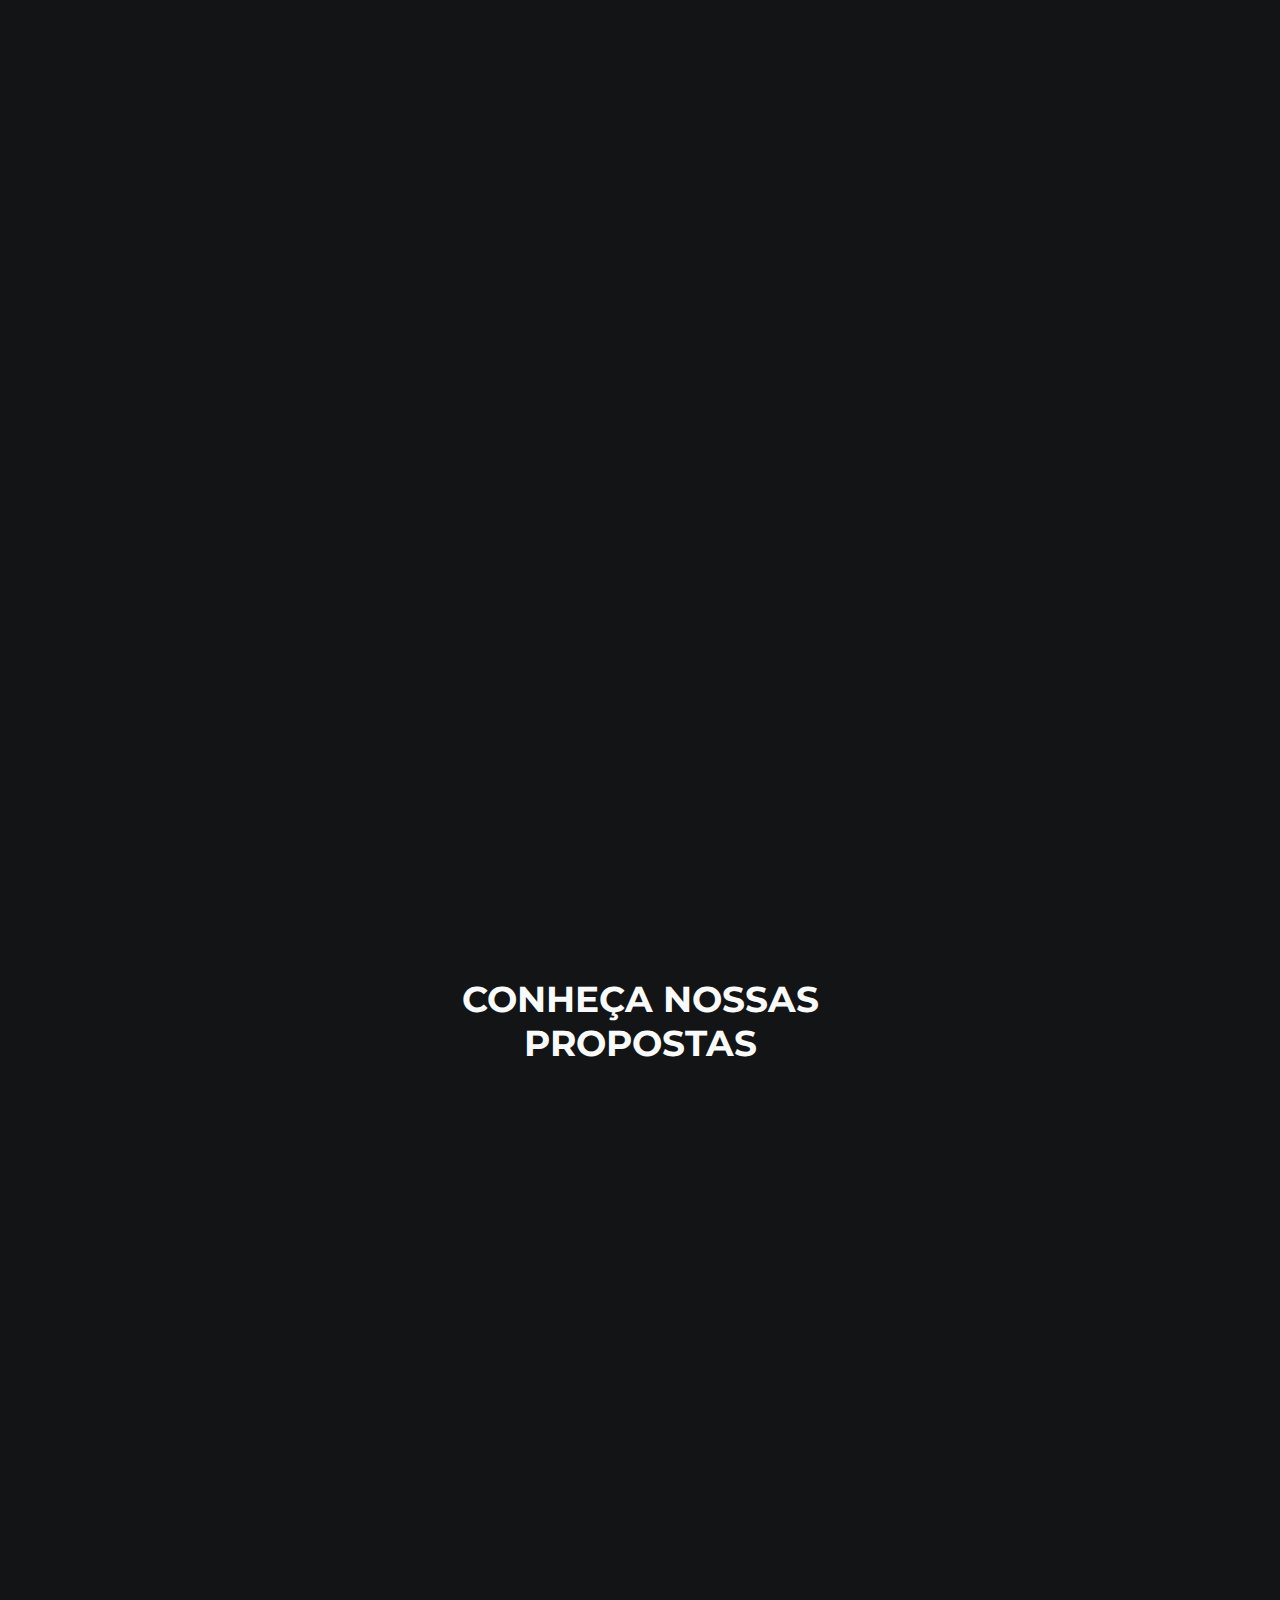
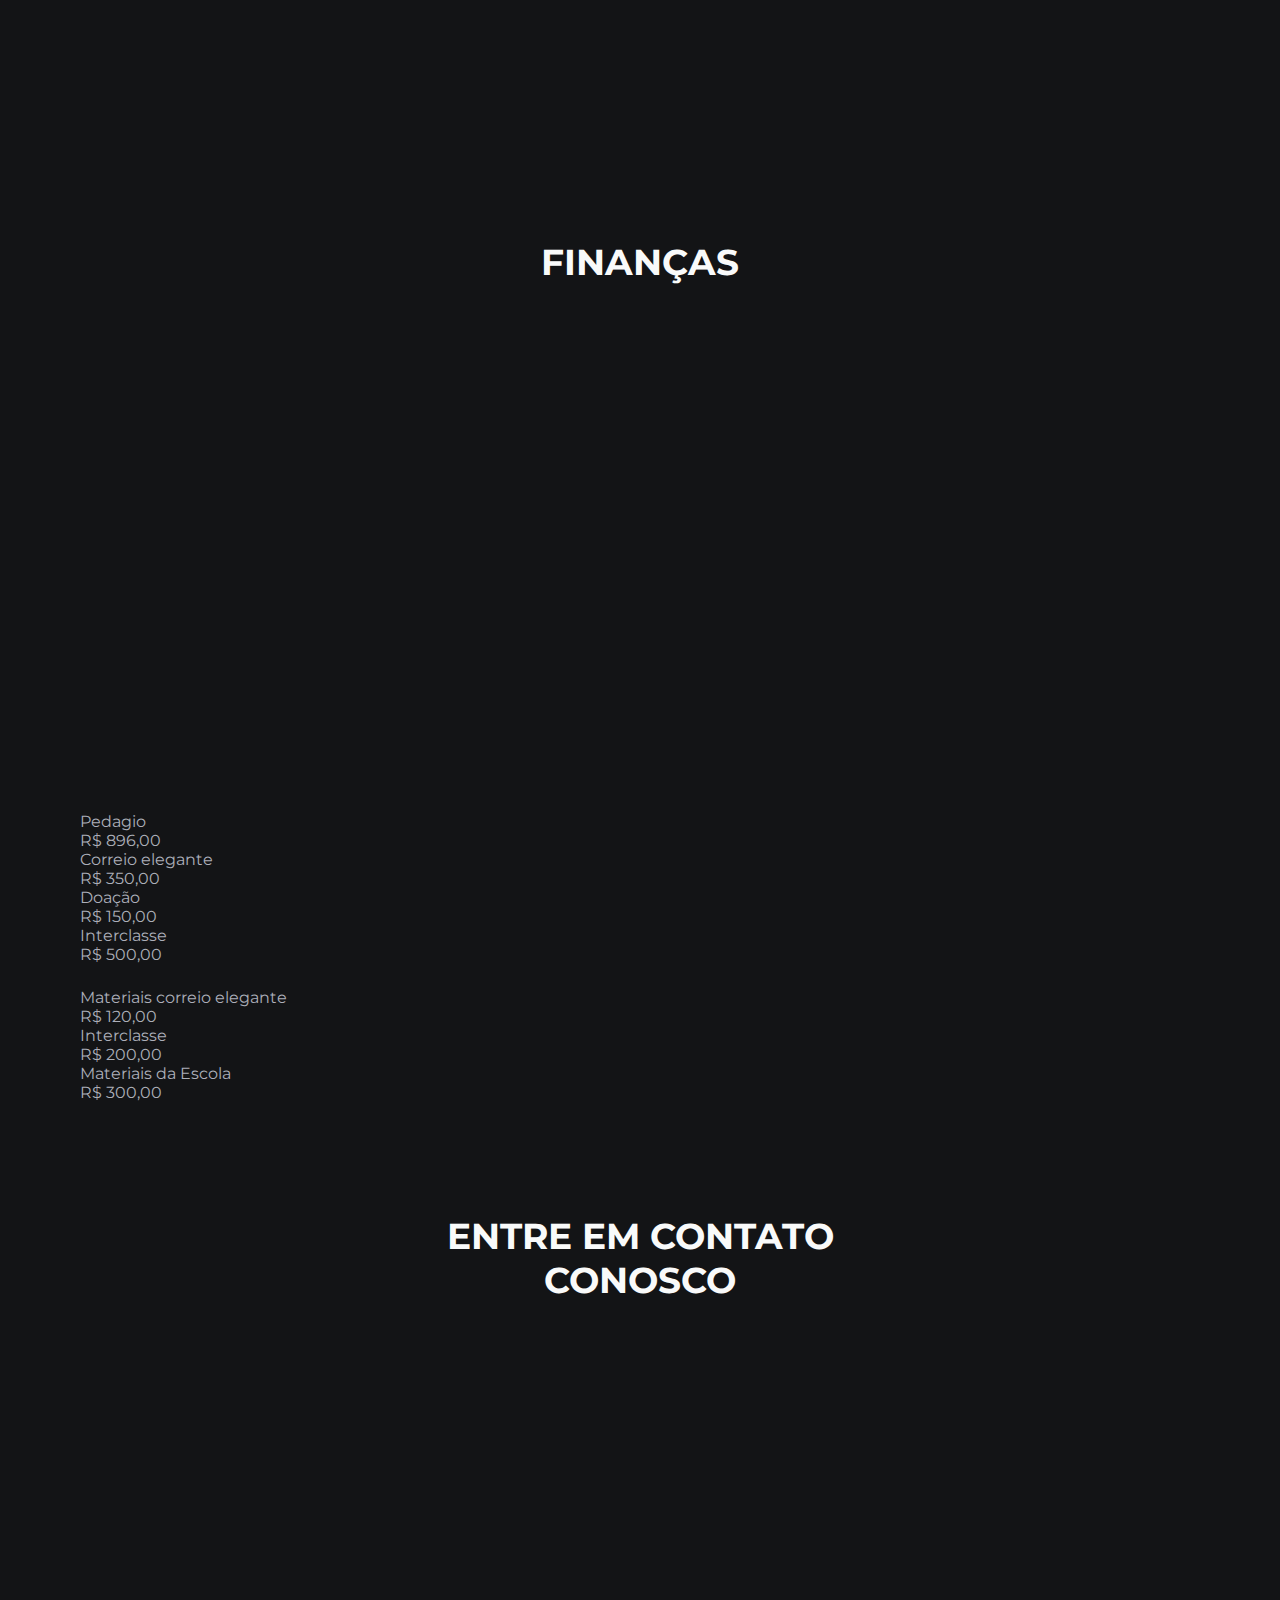
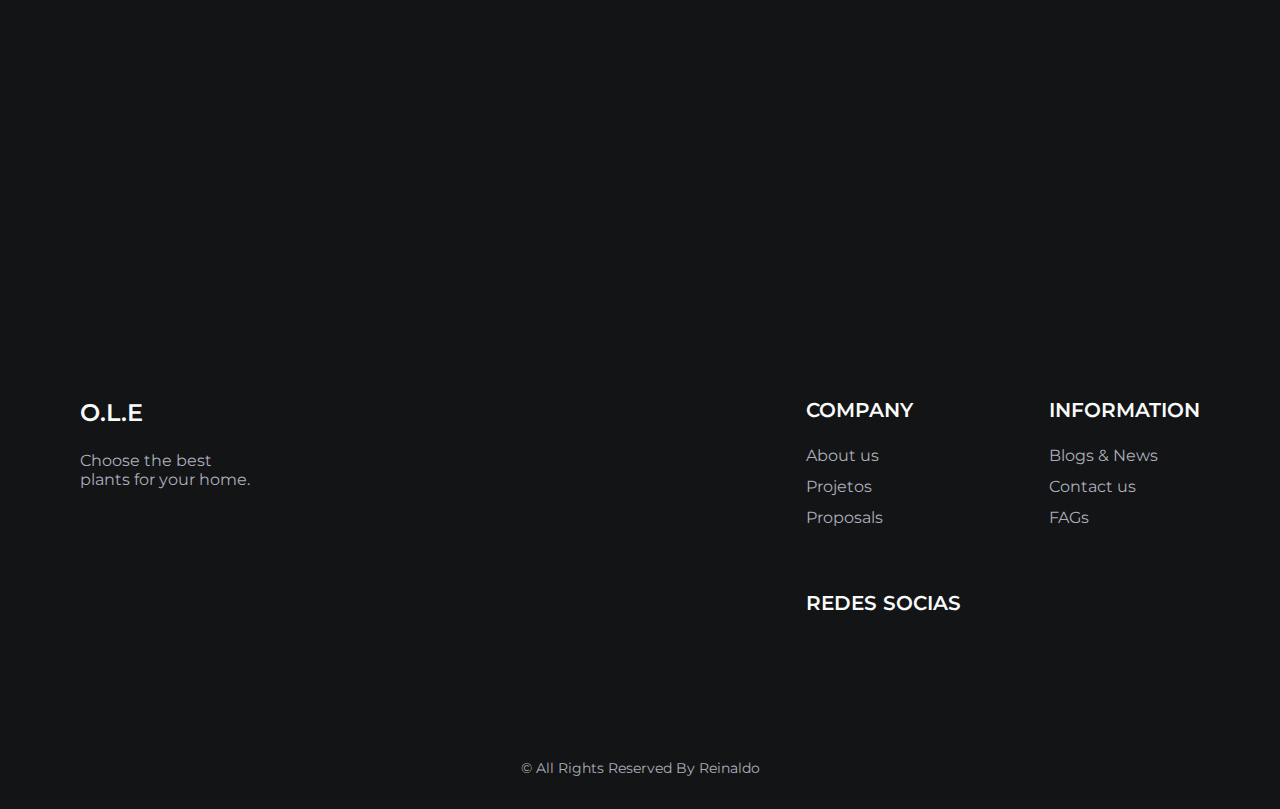
==== commit b6da3a9c: "Add files via upload" ====
--- a/index.html
+++ b/index.html
@@ -277,7 +277,7 @@
             </li>
             <li class="proposals__item">
               <i class="ri-checkbox-fill"></i>
-              <p>Correio elegante via intagram</p>
+              <p>Correio elegante via instagram</p>
             </li>
             <li class="proposals__item">
               <i class="ri-checkbox-fill"></i>
@@ -294,6 +294,58 @@
                 possibilitando apoio do poder público pra realizar
                 nossas propostas
               </p>
+            </li>
+          </ul>
+        </div>
+      </secton>
+
+      <secton class="finances section" id="finances">
+        <h2 class="section__title">
+          <br />
+          FINANÇAS
+        </h2>
+
+        <div class="finances__container container grid">
+          <img src="image/p3.png" alt="image" class="proposals__img" />
+
+          <ul class="finances__list">
+            <li class="finances__item">
+              <i class="ri-add-box-fill"></i>
+              <p>Pedagio</p>
+              <p class="finances__descri">R$ 896,00</p>
+            </li>
+            <li class="finances__item">
+              <i class="ri-add-box-fill"></i>
+              <p>Correio elegante</p>
+              <p class="finances__descri">R$ 350,00</p>
+            </li>
+            <li class="finances__item">
+              <i class="ri-add-box-fill"></i>
+              <p>Doação</p>
+              <p class="finances__descri">R$ 150,00</p>
+            </li>
+            <li class="finances__item">
+              <i class="ri-add-box-fill"></i>
+              <p>Interclasse</p>
+              <p class="finances__descri">R$ 500,00</p>
+            </li>
+          </ul>
+
+          <ul class="finances__list">
+            <li class="finances__item">
+              <i class="ri-checkbox-indeterminate-fill"></i>
+              <p>Materiais correio elegante</p>
+              <p class="finances__descri">R$ 120,00</p>
+            </li>
+            <li class="finances__item">
+              <i class="ri-checkbox-indeterminate-fill"></i>
+              <p>Interclasse</p>
+              <p class="finances__descri">R$ 200,00</p>
+            </li>
+            <li class="finances__item">
+              <i class="ri-checkbox-indeterminate-fill"></i>
+              <p>Materiais da Escola</p>
+              <p class="finances__descri">R$ 300,00</p>
             </li>
           </ul>
         </div>
@@ -327,15 +379,6 @@
             </div>
 
             <div>
-              <h3 class="contact__title">Call us at the numbers</h3>
-
-              <address class="contact__info">
-                000000000 <br />
-                111111111
-              </address>
-            </div>
-
-            <div>
               <h3 class="contact__title">Find us here</h3>
 
               <address class="contact__info">
@@ -343,6 +386,49 @@
                 por ai
               </address>
             </div>
+
+            <section>
+              <div class="form container">
+                <form action="https://formsubmit.co/olegremio26@gmail.com" method="POST">
+                  <div class="row100">
+                      <div class="col">
+                          <div class="inputBox">
+                              <input type="text" name="Nome" required="required">
+                              <span class="text">Nome:</span>
+                              <span class="line"></span>
+                          </div>
+                      </div>
+                  </div>
+  
+                  <div class="row100">
+                      <div class="col">
+                          <div class="inputBox">
+                              <input type="text" name="Email" required="required">
+                              <span class="text">Email:</span>
+                              <span class="line"></span>
+                          </div>
+                      </div>
+                  </div>
+              
+                  <div class="row100">
+                      <div class="col">
+                          <div class="inputBox textarea">
+                              <input class="textarea" type="text" name="Mensagem" required="required">
+                              <span class="text">Mensagem</span>
+                              <span class="line"></span>
+                          </div>
+                      </div>
+                  </div>
+  
+                  <div class="row100">
+                      <div class="col">
+                          <input type="submit" value="Enviar">
+                      </div>
+                  </div>  
+                </form>
+              </div>
+          </section>
+
           </div>
         </div>
       </section>
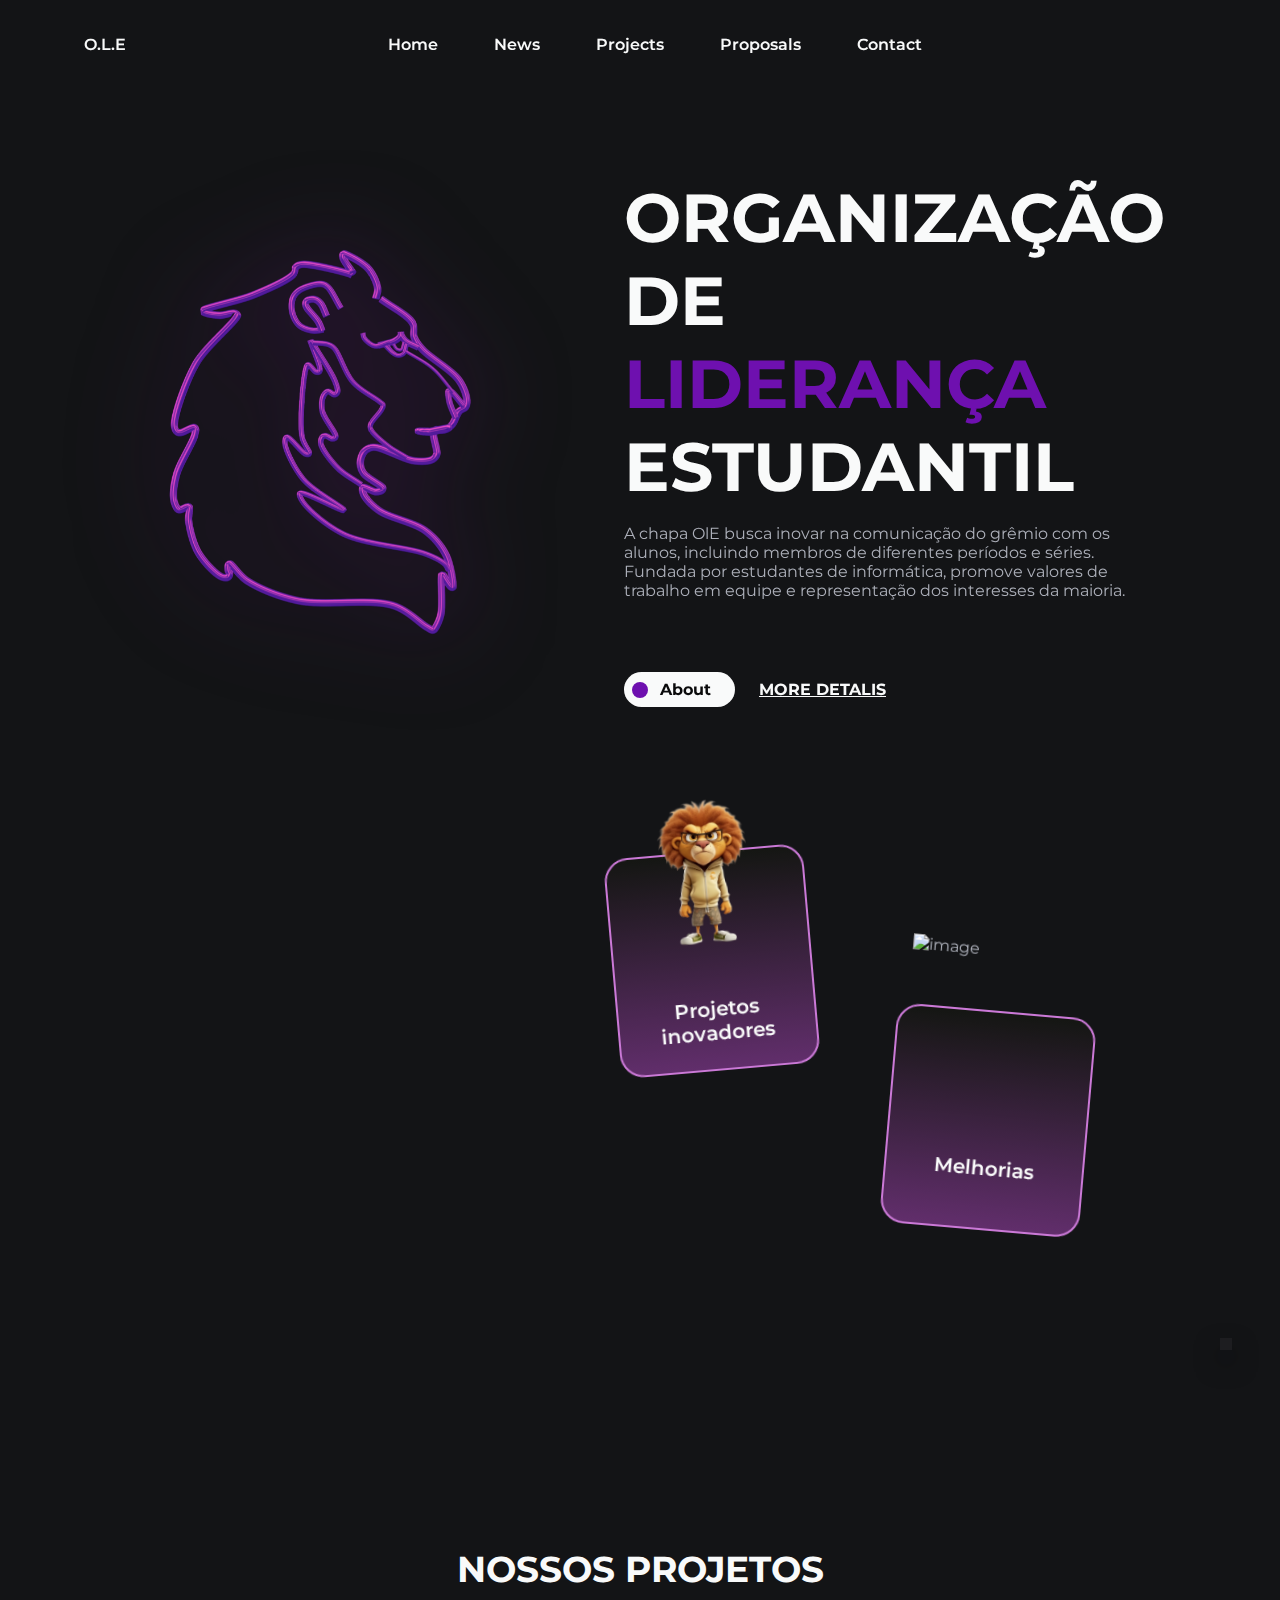
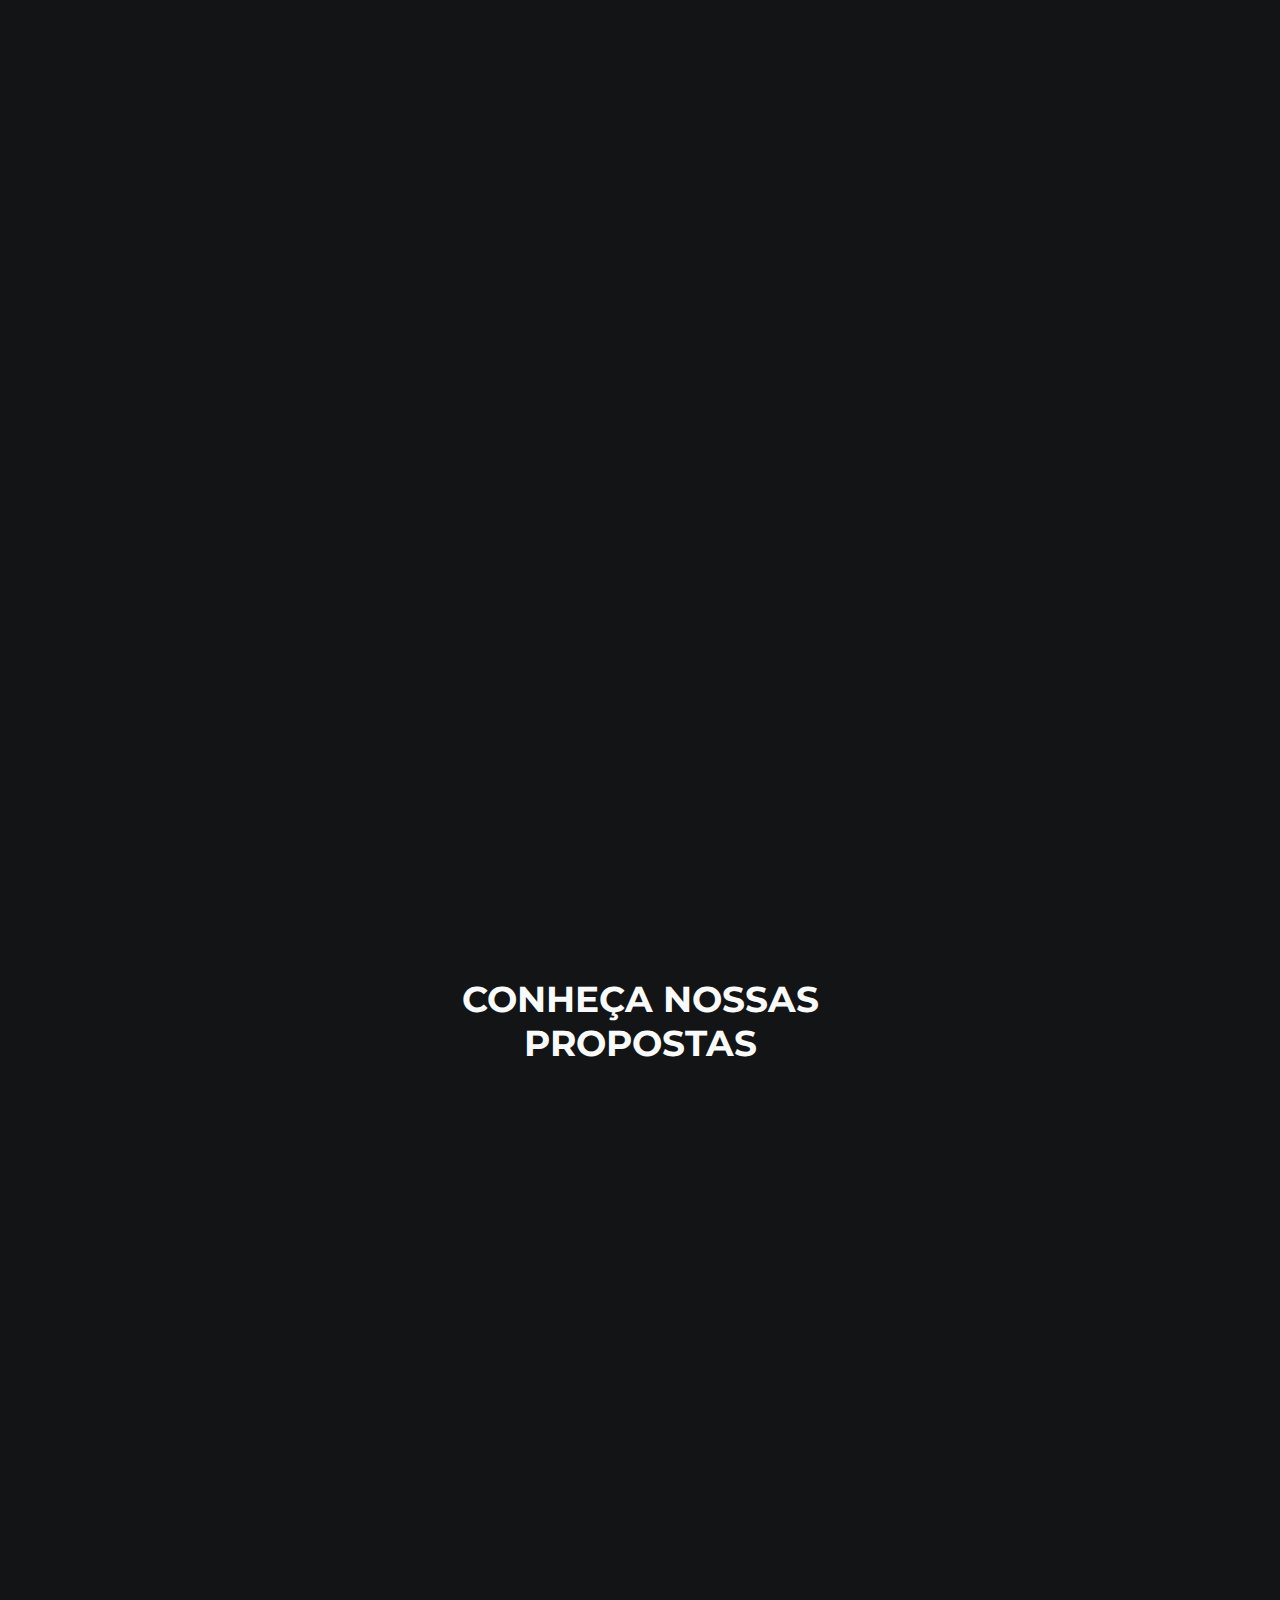
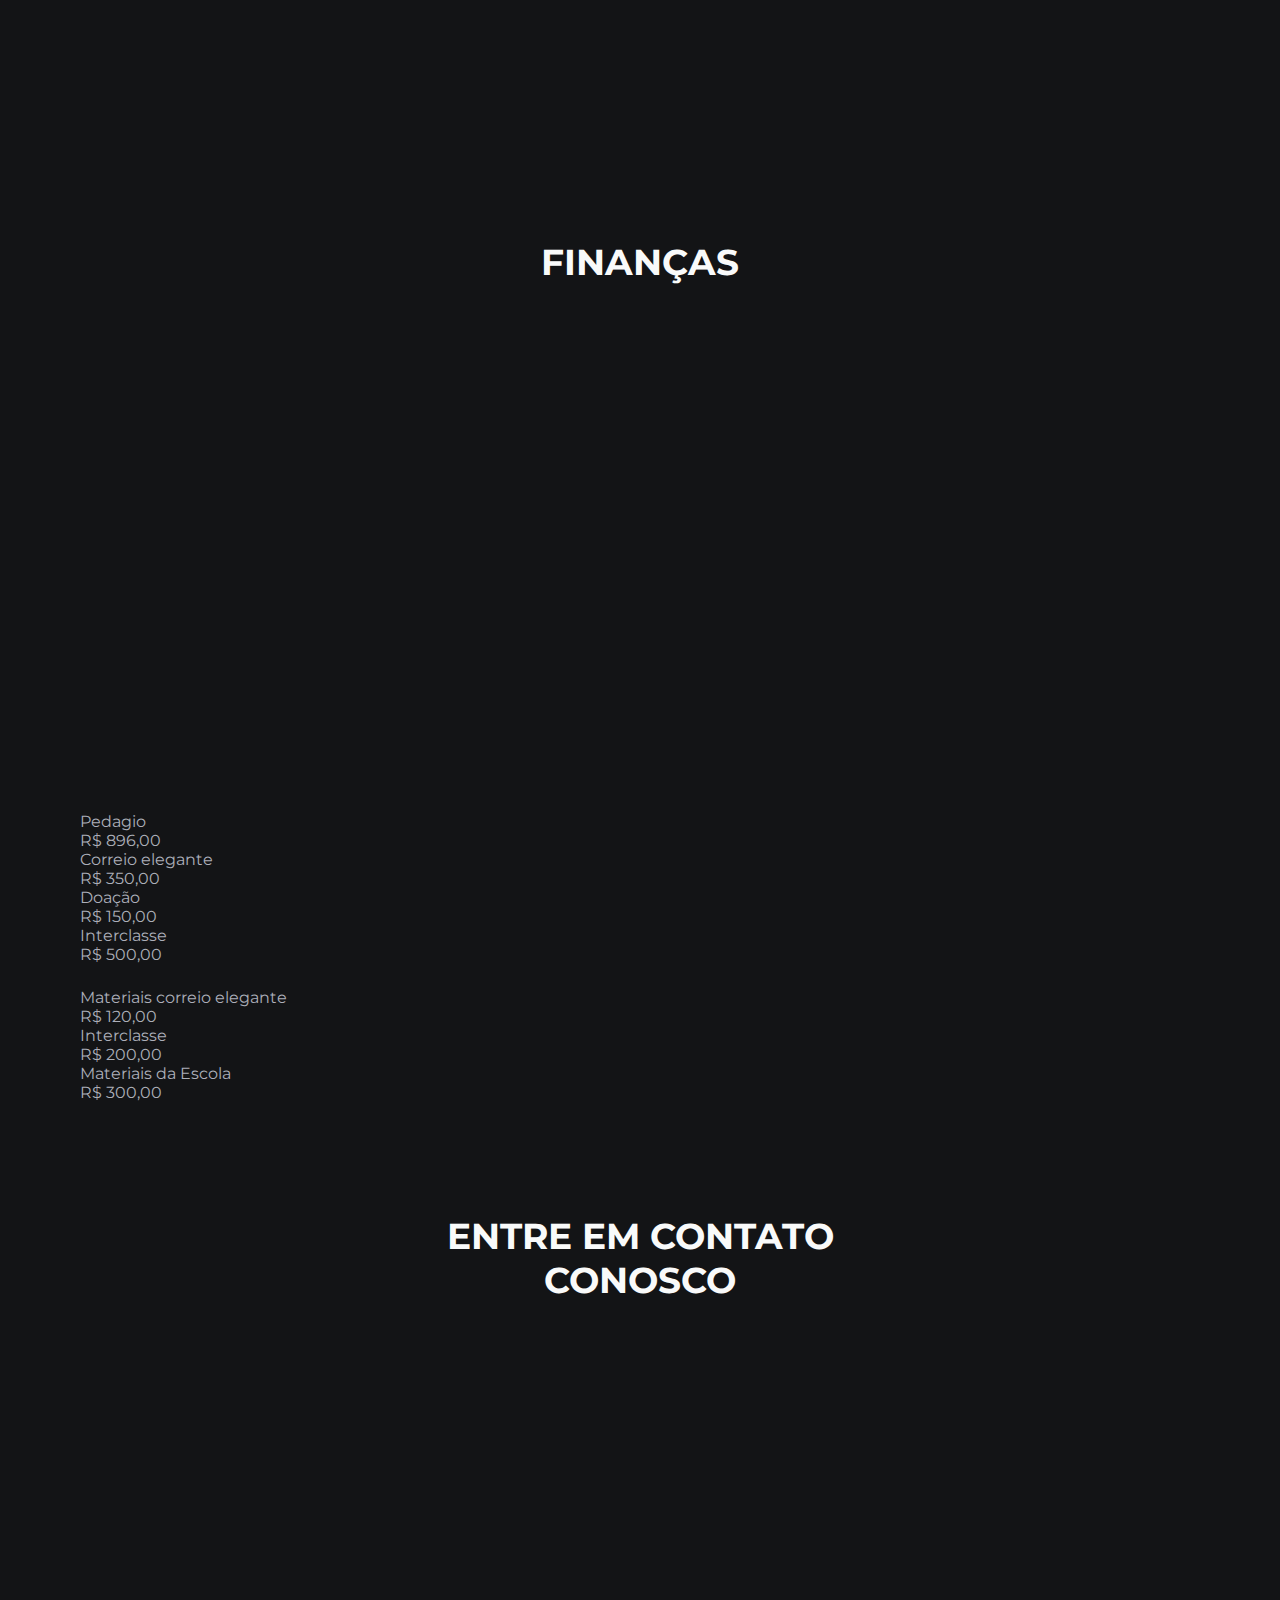
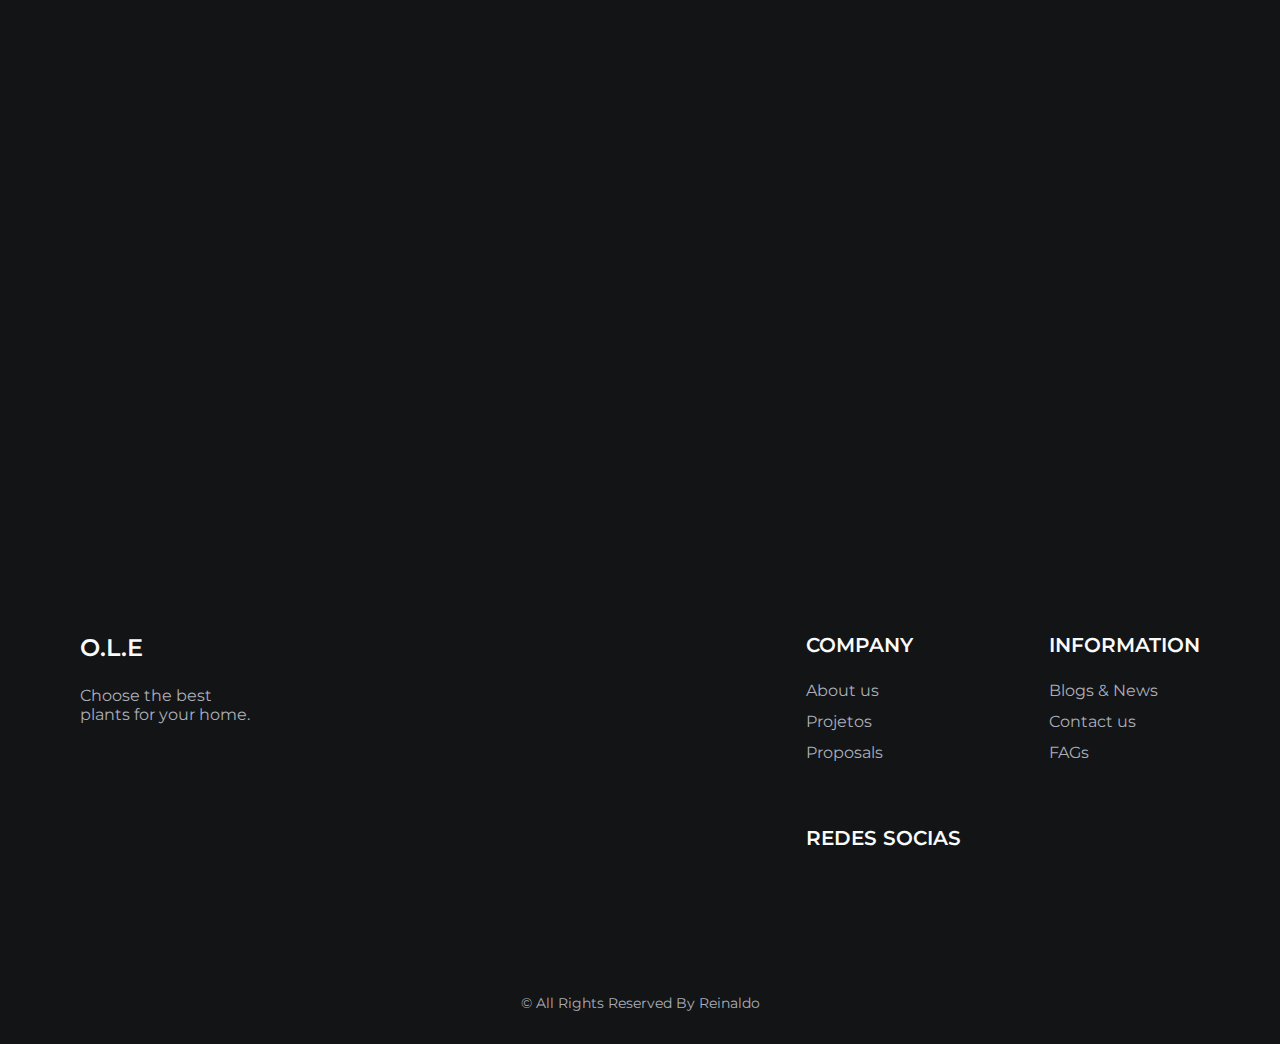
==== commit 0afc5f11: "ajuste no form" ====
--- a/index.html
+++ b/index.html
@@ -423,6 +423,7 @@
                   <div class="row100">
                       <div class="col">
                           <input type="submit" value="Enviar">
+                          <input type="hidden" name="_next" value="https://ole.netlify.app/">
                       </div>
                   </div>  
                 </form>
--- a/css/style.css
+++ b/css/style.css
@@ -532,6 +532,175 @@
     font-style: normal;
 }
 
+/*Form contact*/
+
+
+.form.container
+{
+    position: relative;
+    z-index: 1000;
+    width: 100%;
+    max-width: 1000px;
+    padding: 50px;
+    background: rgba(255,255,255,0.1);
+    box-shadow: 0 25px 45px rgb(0, 0, 0, 0.1);
+    border: 1px solid rgba(255,255,255,0.25);
+    border-right: 1px solid rgba(255,255,255,0.1);
+    border-bottom: 1px solid rgba(255,255,255,0.1);
+    border-radius: 10px;
+    overflow: hidden;
+    backdrop-filter: blur(25px);
+    justify-self: center;
+}
+
+.form.container::before
+{
+    content: '';
+    position: absolute;
+    top: 0;
+    left: -40%;
+    width: 100%;
+    height: 100%;
+    background: rgb(0, 0, 0, 0.05);
+    pointer-events: none;
+    transform: skewX(-15deg);
+}
+
+.form.container h2
+{
+    width: 100%;
+    text-align: center;
+    color: rgb(255, 251, 0);
+    font-size: 36px;
+    margin-bottom: 15px;
+}
+
+.form.container p
+{
+    width: 100%;
+    text-align: center;
+    color: #fff;
+    font-size: 15px;
+    margin-bottom: 10px;
+}
+
+.form.container .row100
+{
+    position: relative;
+    width: 100%;
+    display: grid;
+    grid-template-columns: repeat(auto-fit,minmax(250px,1fr));
+}
+
+.form.container .row100 .col
+{
+    position: relative;
+    width: 100%;
+    padding: 0 10px;
+    margin: 30px 0 20px;
+}
+
+.form.container .row100 .col .inputBox
+{
+    position: relative;
+    width: 100%;
+    height: 40px;
+    color: #fff;
+
+}
+
+.form.container .row100 .col .inputBox input,
+.form.container .row100 .col .inputBox .textarea
+{
+    position:absolute;
+    width: 100%;
+    height: 100%;
+    background: transparent;
+    box-sizing: none;
+    border: none;
+    outline: none;
+    font-size: 15px;
+    padding: 0 10px;
+    z-index: 1;
+    color: #000;
+}
+
+.form.container .row100 .col .inputBox .text
+{
+    position: absolute;
+    top: 0;
+    left: 0;
+    line-height: 40px;
+    font-size: 18px;
+    padding: 0 10px;
+    display: block;
+    transition: 0.5s;
+    pointer-events: none;
+}
+
+.form.container .row100 .col .inputBox input:focus + .text,
+.form.container .row100 .col .inputBox input:valid + .text,
+.form.container .row100 .col .inputBox .textarea:focus + .text,
+.form.container .row100 .col .inputBox .textarea:valid + .text
+{ 
+    top: -35px;
+    left: -19px;
+}
+
+.form.container .row100 .col .inputBox .line
+{
+    position: absolute;
+    bottom: 0;
+    display: block;
+    width: 100%;
+    height: 2px;
+    background: #fff;
+    transition: 0.5s;
+    border-radius: 2px;
+    pointer-events: none;
+}
+
+.form.container .row100 .col .inputBox input:focus ~ .line,
+.form.container .row100 .col .inputBox input:valid ~ .line
+{
+    height: 100%;
+}
+
+.form.container .row100 .col .inputBox.textarea
+{
+    position: relative;
+    width: 100%;
+    height: 100px;
+    padding: 10px 0;
+}
+
+.form.container .row100 .col .inputBox .textarea:focus ~ .line,
+.form.container .row100 .col .inputBox .textarea:valid ~ .line
+{
+    height: 100%;
+}
+
+.form.container .row100 .col input[type="submit"]
+{
+    border: none;
+    padding: 10px 40px;
+    cursor: pointer;
+    outline: none;
+    background: #fff;
+    color: #000;
+    font-size: 18px;
+    border-radius: 2px;
+}
+
+@media(max-width:767px)
+{
+
+    .form.container
+    {
+        padding: 20px;
+    }
+}
+
 /*================= FOOTER ====================*/
 
 .footer
@@ -684,9 +853,46 @@
         margin: 2rem;
     }
 
-    .footer__content
-    {
-        grid-template-columns: max-content;
+    .footer__container
+    {
+        grid-template-columns: repeat(1, max-content);
+        justify-content: space-between;
+    }
+}
+@media screen and (max-width: 400px){
+    .container
+    {
+        margin-inline: 1rem;
+    }
+
+    .home__title
+    {
+        font-size: 2rem;
+    }
+
+    .home__buttons{
+        flex-direction: column;
+        row-gap: 1.5rem;
+    }
+
+    .project__container
+    {
+        grid-template-columns: 150px;
+        display: flex;
+        flex-direction: column;
+        justify-content: center;
+    }
+
+    .proposals__list,
+    .proposals__item
+    {
+        margin: 2rem;
+    }
+
+    .footer__container
+    {
+        grid-template-columns: repeat(1, max-content);
+        justify-content: space-between;
     }
 }
 
@@ -711,6 +917,8 @@
     {
         grid-template-columns: repeat(3, max-content);
     }
+
+    
 }    
 
 @media screen and (min-width: 768px){
@@ -924,7 +1132,7 @@
 
     .contact__img
     {
-        width: 480px;
+        width: 430px;
     }
 
     .footer__logo
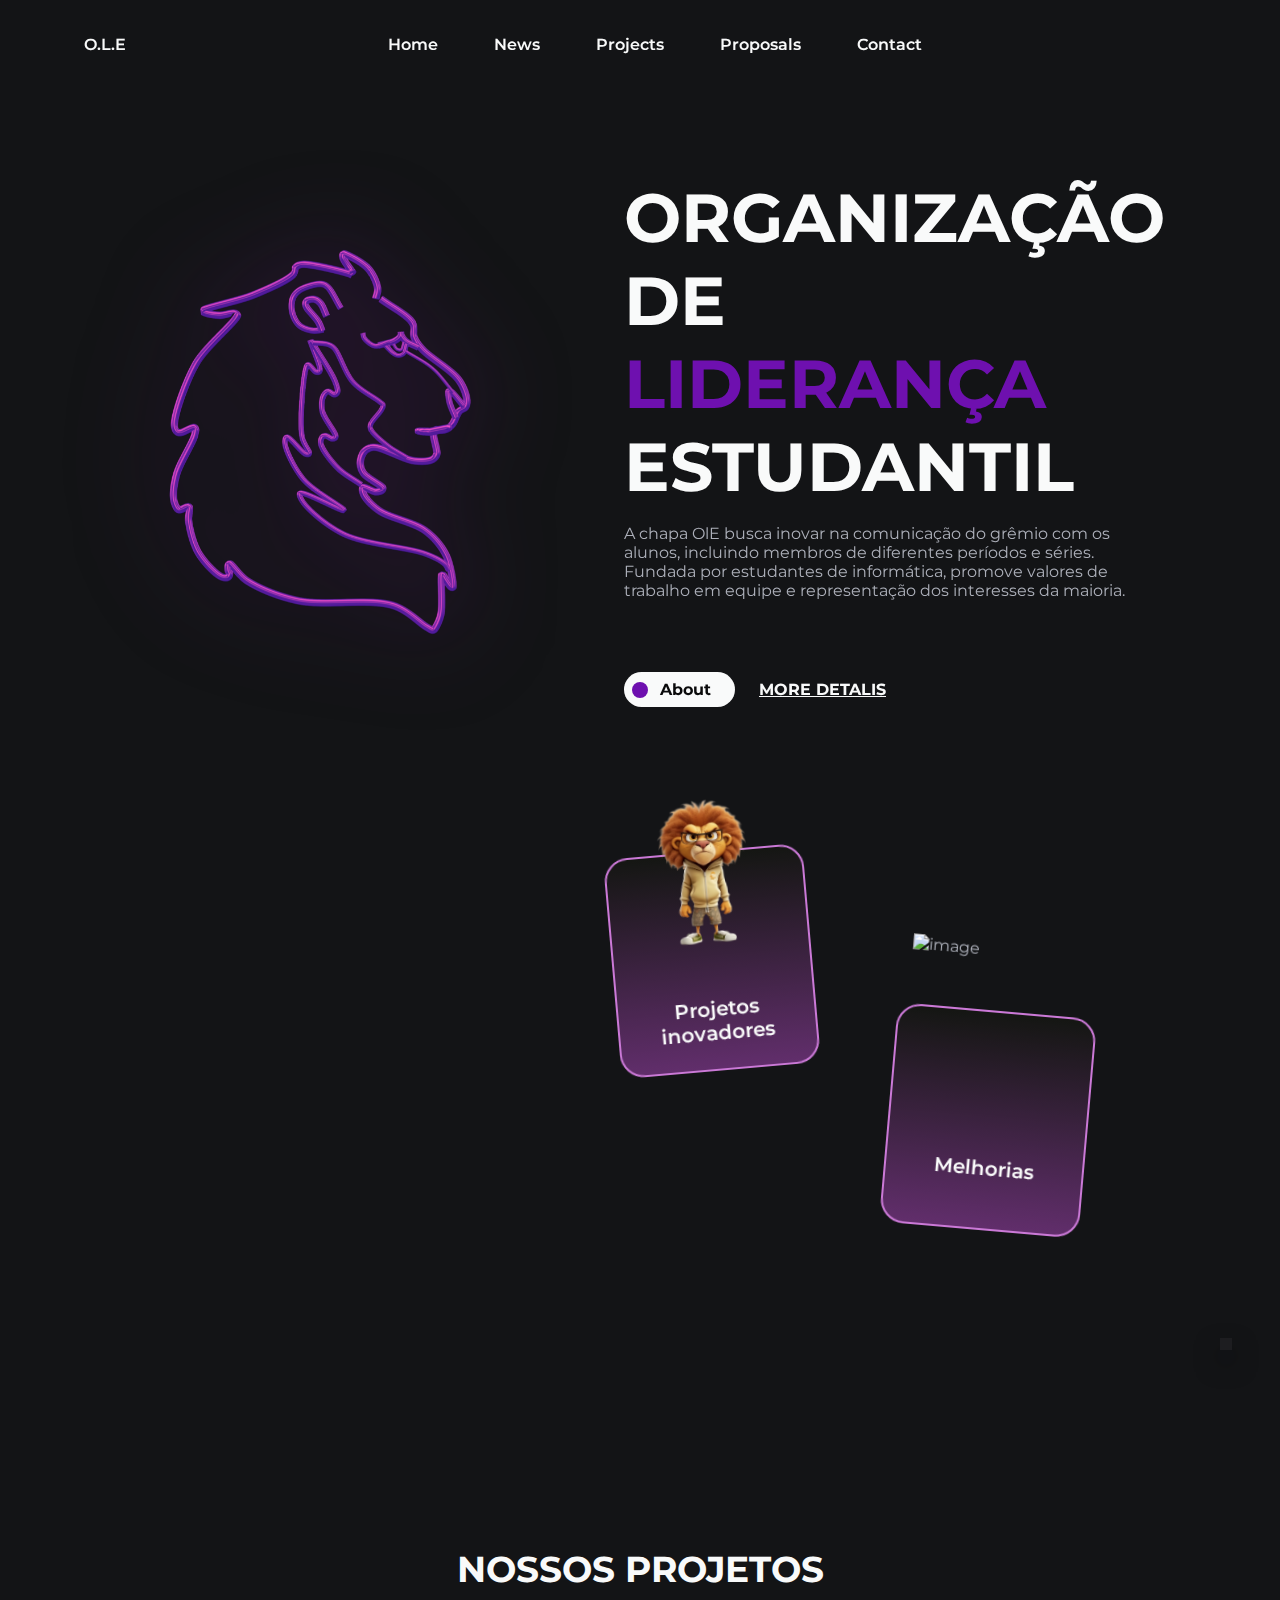
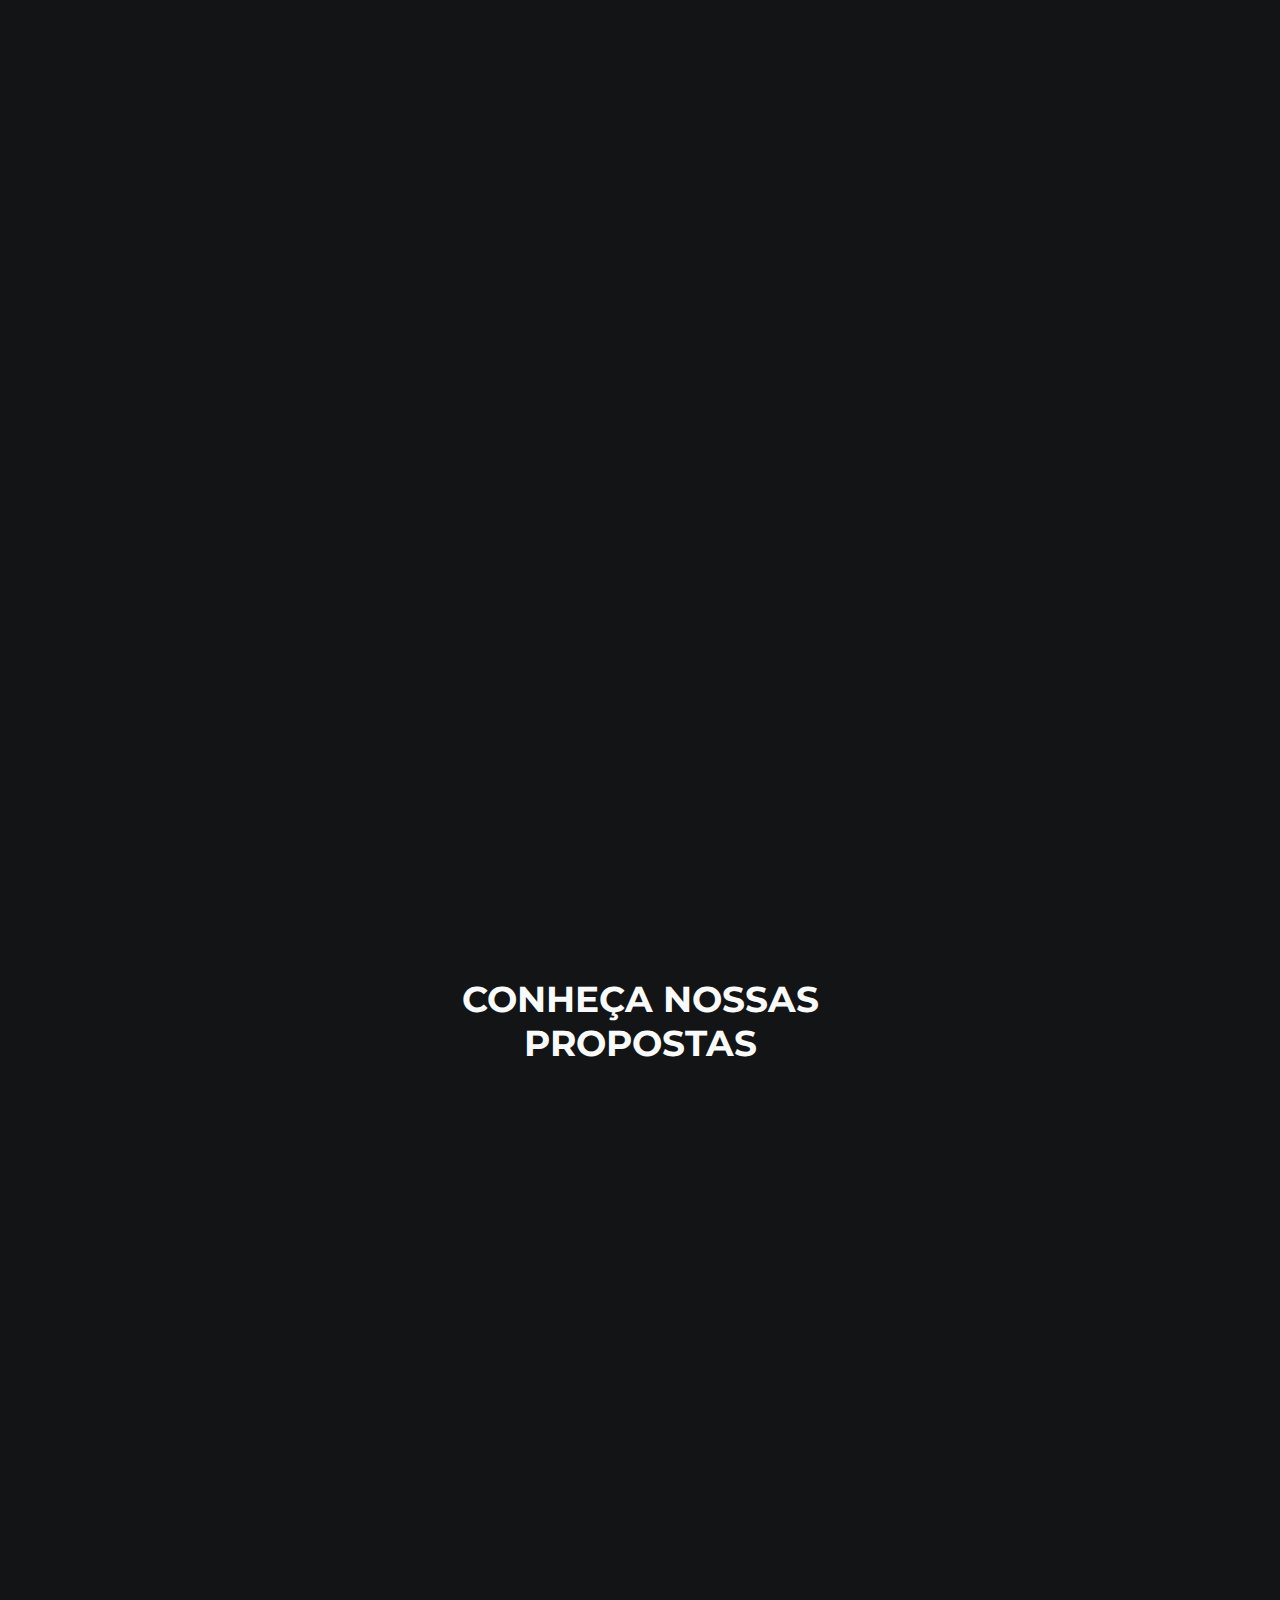
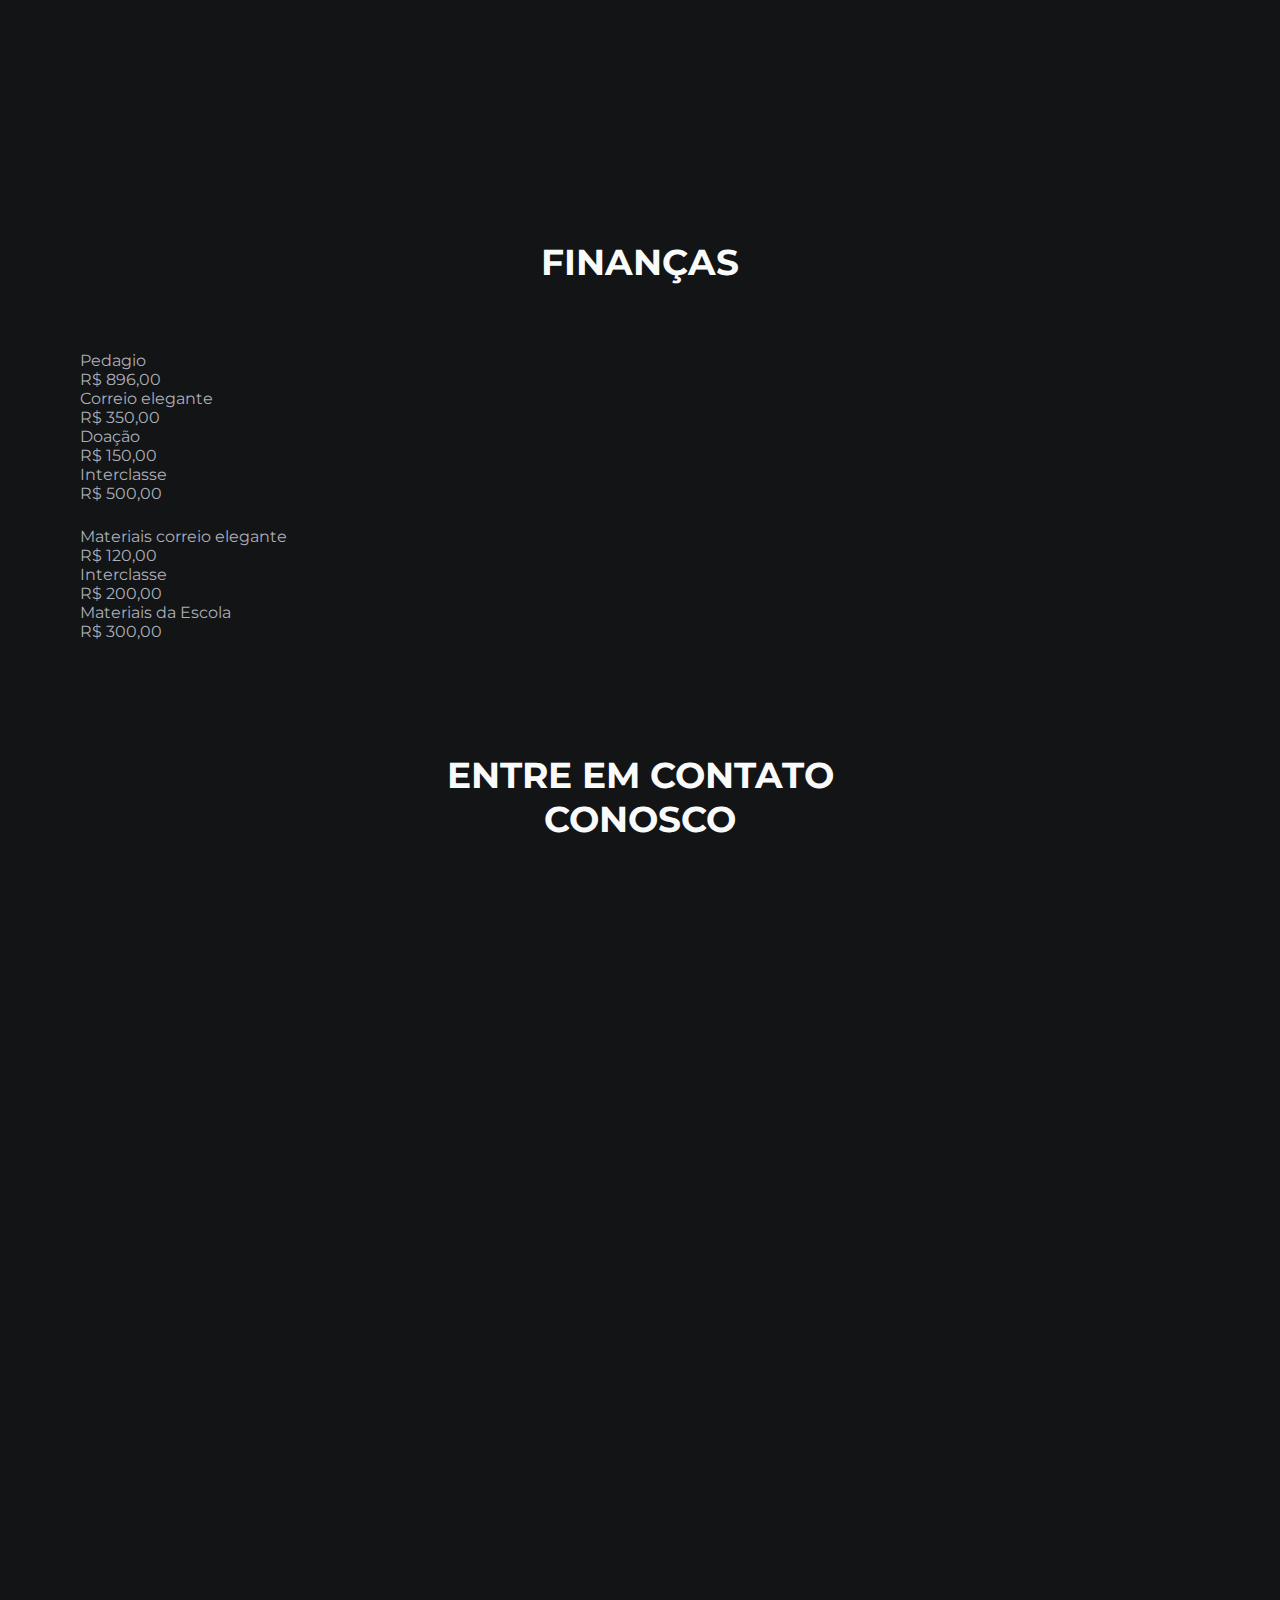
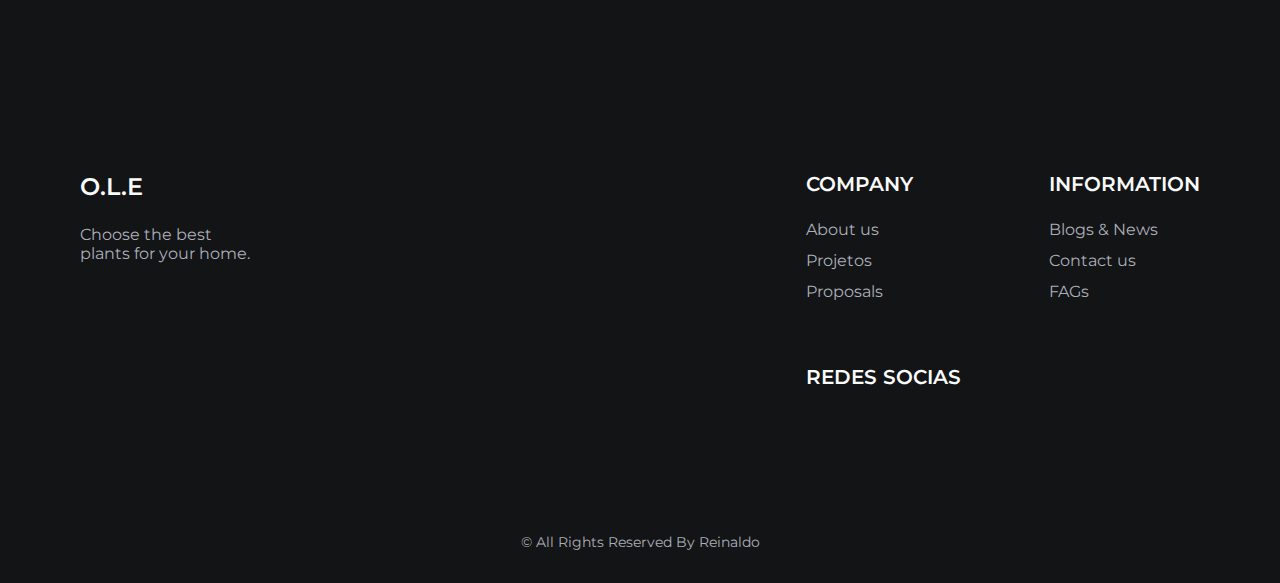
==== commit 4e41c058: "Add files via upload" ====
--- a/index.html
+++ b/index.html
@@ -306,7 +306,7 @@
         </h2>
 
         <div class="finances__container container grid">
-          <img src="image/p3.png" alt="image" class="proposals__img" />
+          <img src="image/finanças.png" alt="image" class="proposals__img" />
 
           <ul class="finances__list">
             <li class="finances__item">
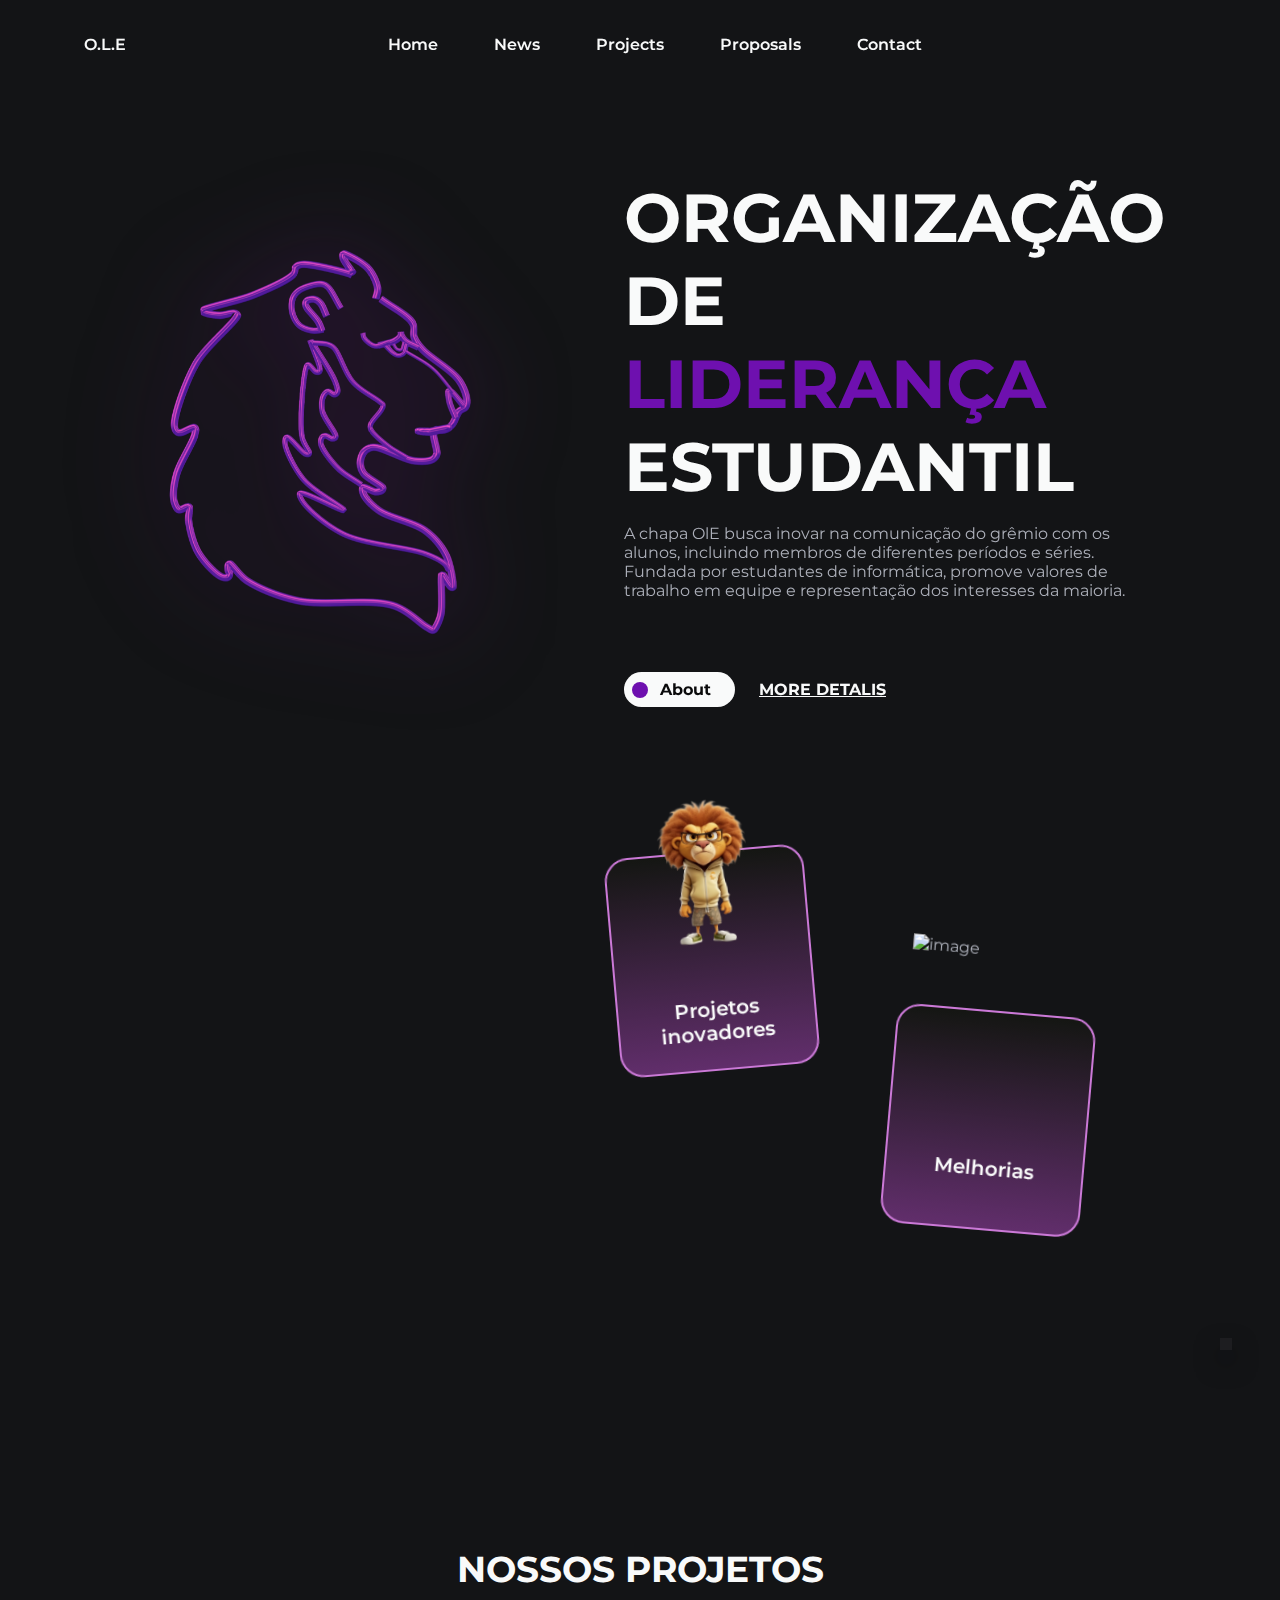
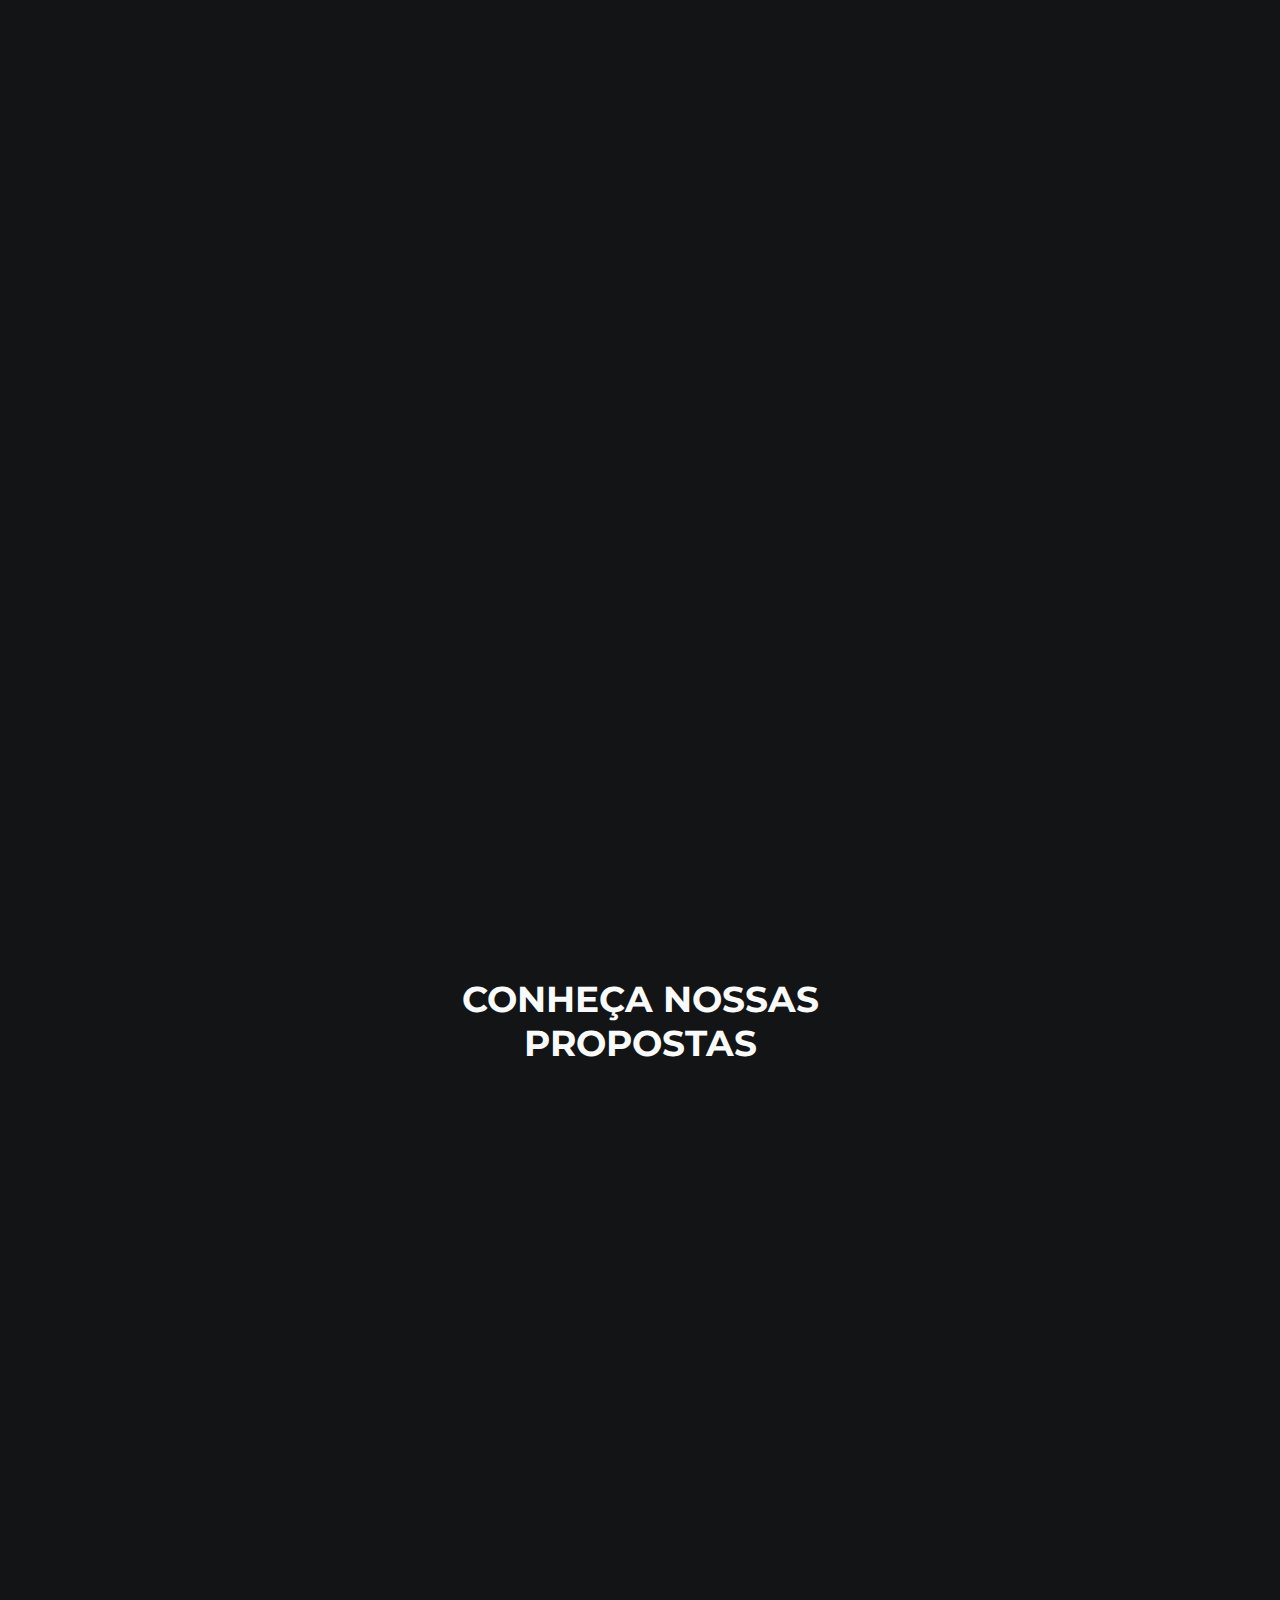
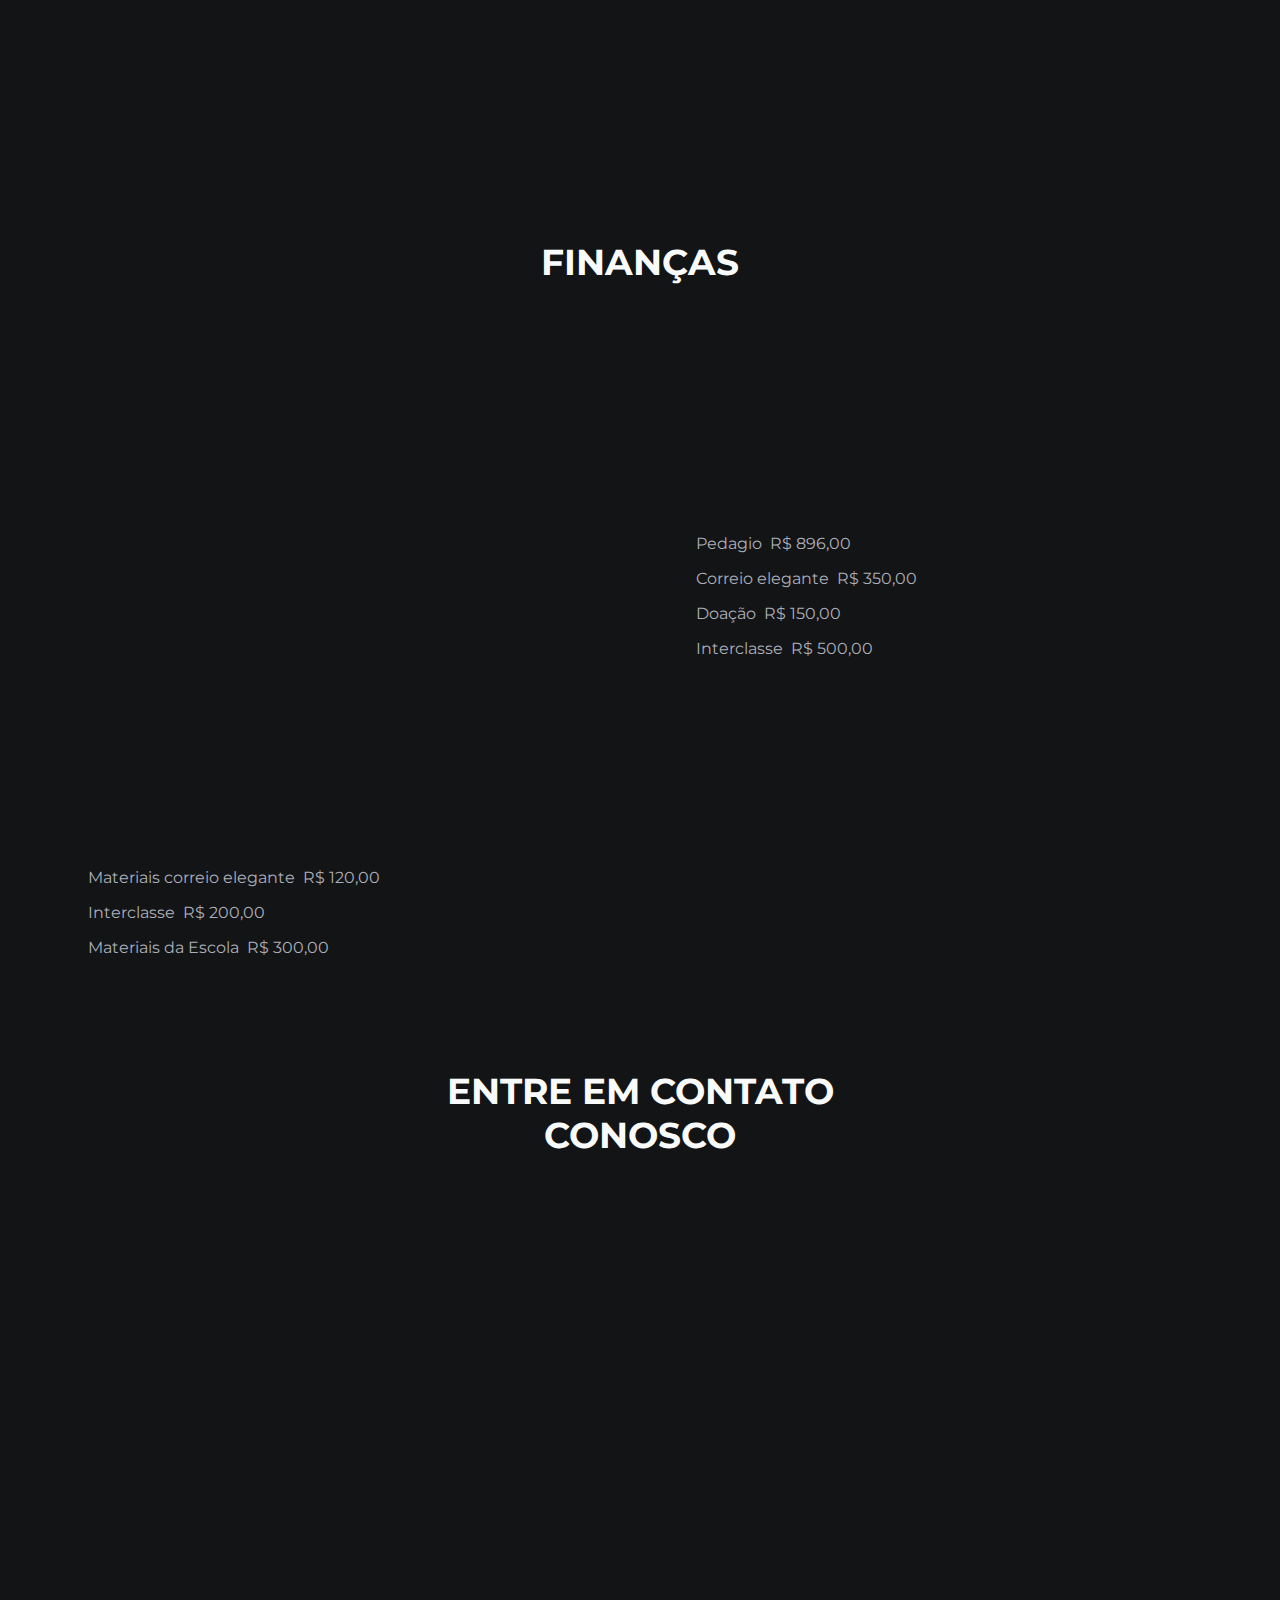
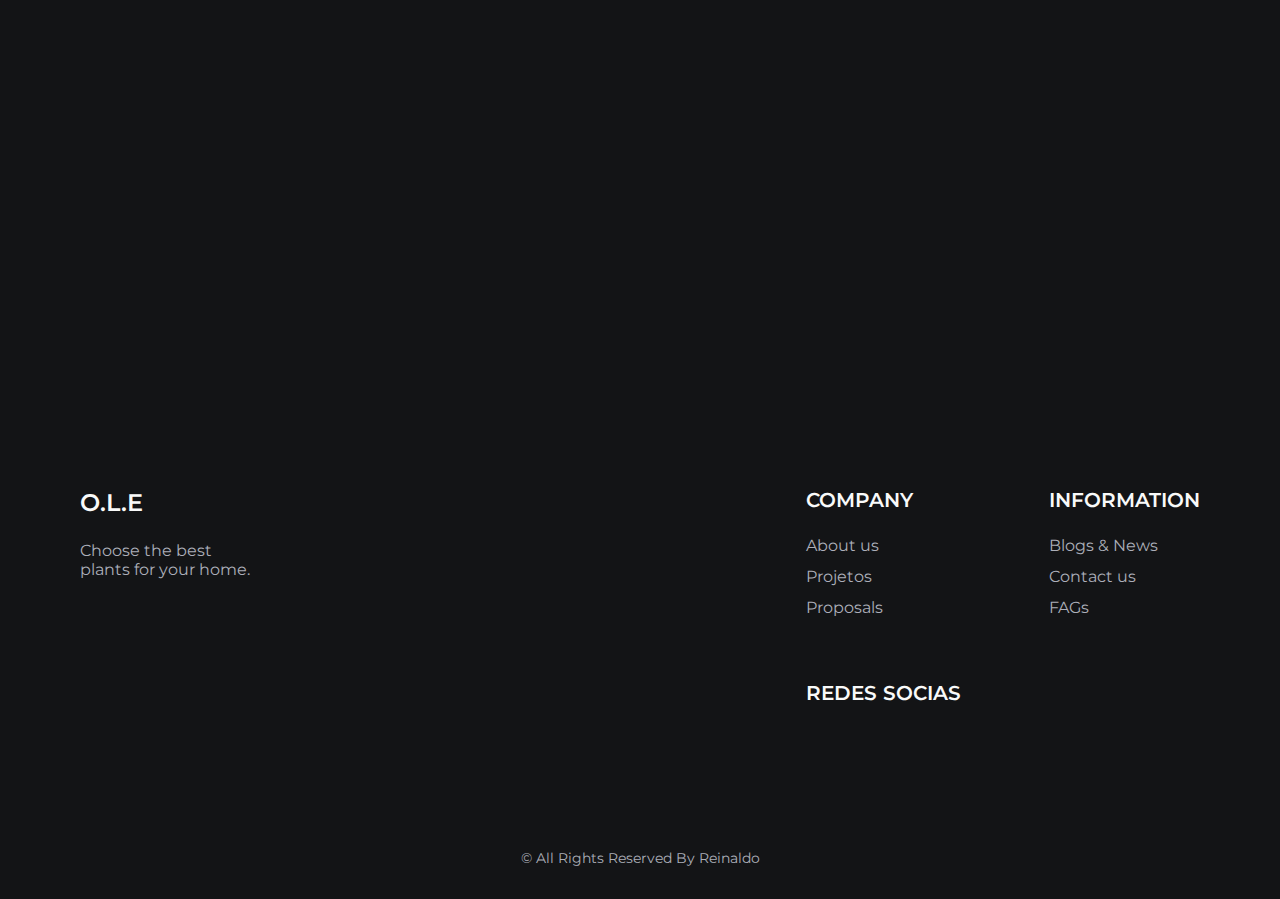
==== commit ad3ec612: "Add files via upload" ====
--- a/index.html
+++ b/index.html
@@ -331,7 +331,7 @@
             </li>
           </ul>
 
-          <ul class="finances__list">
+          <ul class="finances__list two">
             <li class="finances__item">
               <i class="ri-checkbox-indeterminate-fill"></i>
               <p>Materiais correio elegante</p>
--- a/css/style.css
+++ b/css/style.css
@@ -454,6 +454,7 @@
 {
     transform: translateY(-.5rem);
 }
+
 /*================= PROPOSALS ====================*/
 .proposals__container
 {
@@ -487,20 +488,59 @@
     color: var(--first-color);
 }
 
-/*================= CONTACT ====================*/
-.contact__container
-{
-    padding-top: 0;
+/*================= FINANCES ====================*/
+.finances__container
+{
+    padding-top: 2rem;
     row-gap: 2rem;
 }
 
-.contact__img
+.finances__img
 {
     width: 270px;
     filter: drop-shadow(var(--shadow-img));
     justify-self: center;
 }
 
+.finances__list
+{
+    display: grid;
+    row-gap: 1em;
+}
+
+.finances__item
+{
+    display: flex;
+    column-gap: .5rem;
+    align-items: flex-start;
+}
+
+.finances__item i
+{
+    font-size: 1.5rem;
+    color: var(--first-color-alt);
+}
+
+.finances__list.two .finances__item i
+{
+    font-size: 1.5rem;
+    color: #b22525;
+}
+
+/*================= CONTACT ====================*/
+.contact__container
+{
+    padding-top: 0;
+    row-gap: 2rem;
+}
+
+.contact__img
+{
+    width: 270px;
+    filter: drop-shadow(var(--shadow-img));
+    justify-self: center;
+}
+
 .contact__content
 {
     display: grid;
@@ -537,7 +577,7 @@
 
 .form.container
 {
-    position: relative;
+    
     z-index: 1000;
     width: 100%;
     max-width: 1000px;
@@ -612,7 +652,7 @@
 .form.container .row100 .col .inputBox input,
 .form.container .row100 .col .inputBox .textarea
 {
-    position:absolute;
+    position:relative;
     width: 100%;
     height: 100%;
     background: transparent;
@@ -644,7 +684,6 @@
 .form.container .row100 .col .inputBox .textarea:valid + .text
 { 
     top: -35px;
-    left: -19px;
 }
 
 .form.container .row100 .col .inputBox .line
@@ -824,6 +863,13 @@
 /*For small devices*/
 
 @media screen and (max-width: 320px){
+
+    *
+    {
+        margin: auto;
+        padding: auto;
+    }
+
     .container
     {
         margin-inline: 1rem;
@@ -848,7 +894,9 @@
     }
 
     .proposals__list,
-    .proposals__item
+    .proposals__item,
+    .finances__list,
+    .finances__item
     {
         margin: 2rem;
     }
@@ -859,6 +907,7 @@
         justify-content: space-between;
     }
 }
+
 @media screen and (max-width: 400px){
     .container
     {
@@ -884,7 +933,9 @@
     }
 
     .proposals__list,
-    .proposals__item
+    .proposals__item,
+    .finances__list,
+    .finances__item
     {
         margin: 2rem;
     }
@@ -1105,6 +1156,24 @@
     }
 
     .proposals__list
+    {
+        row-gap: 1.5rem;
+    }
+
+    .finances__container
+    {
+        grid-template-columns: 480px 385px;
+        align-items: center;
+        column-gap: 8rem;
+        padding-top: 3rem;
+    }
+
+    .finances__img
+    {
+        width: 480px;
+    }
+
+    .finances__list,
     {
         row-gap: 1.5rem;
     }
